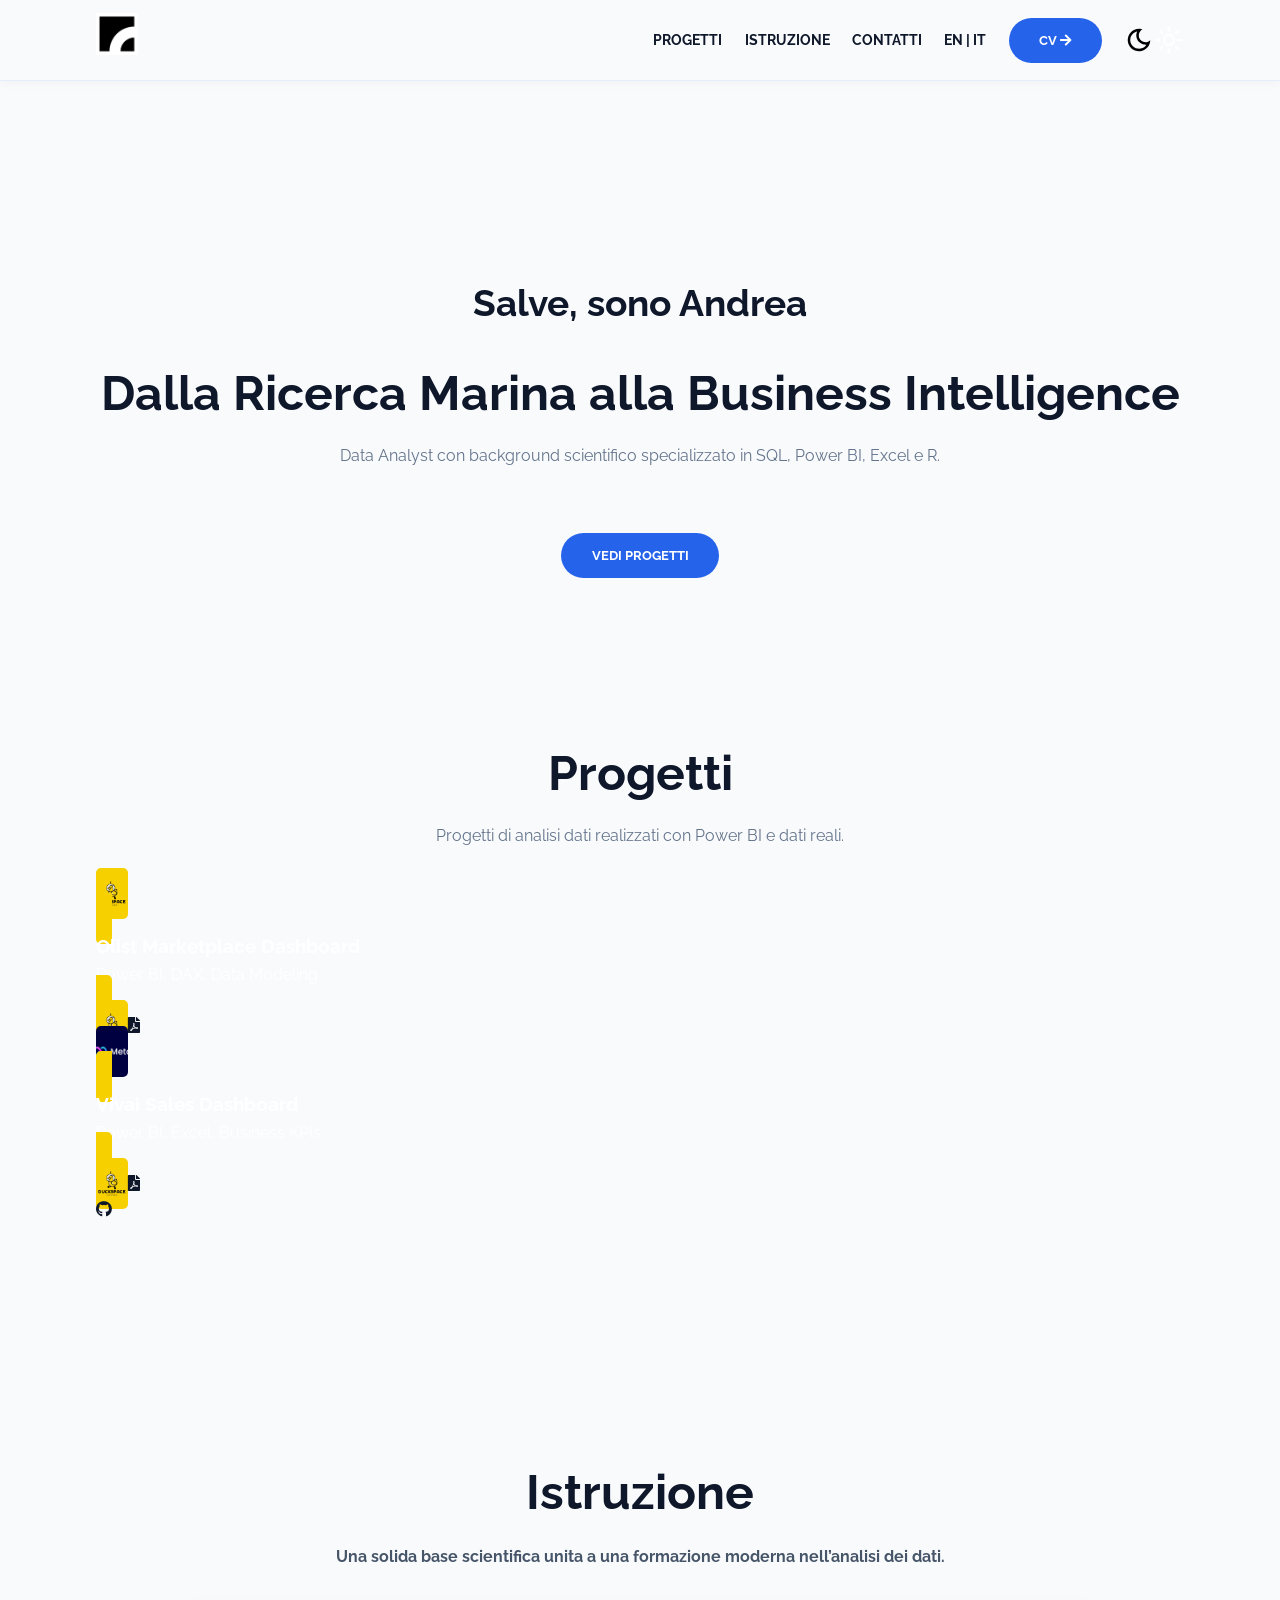
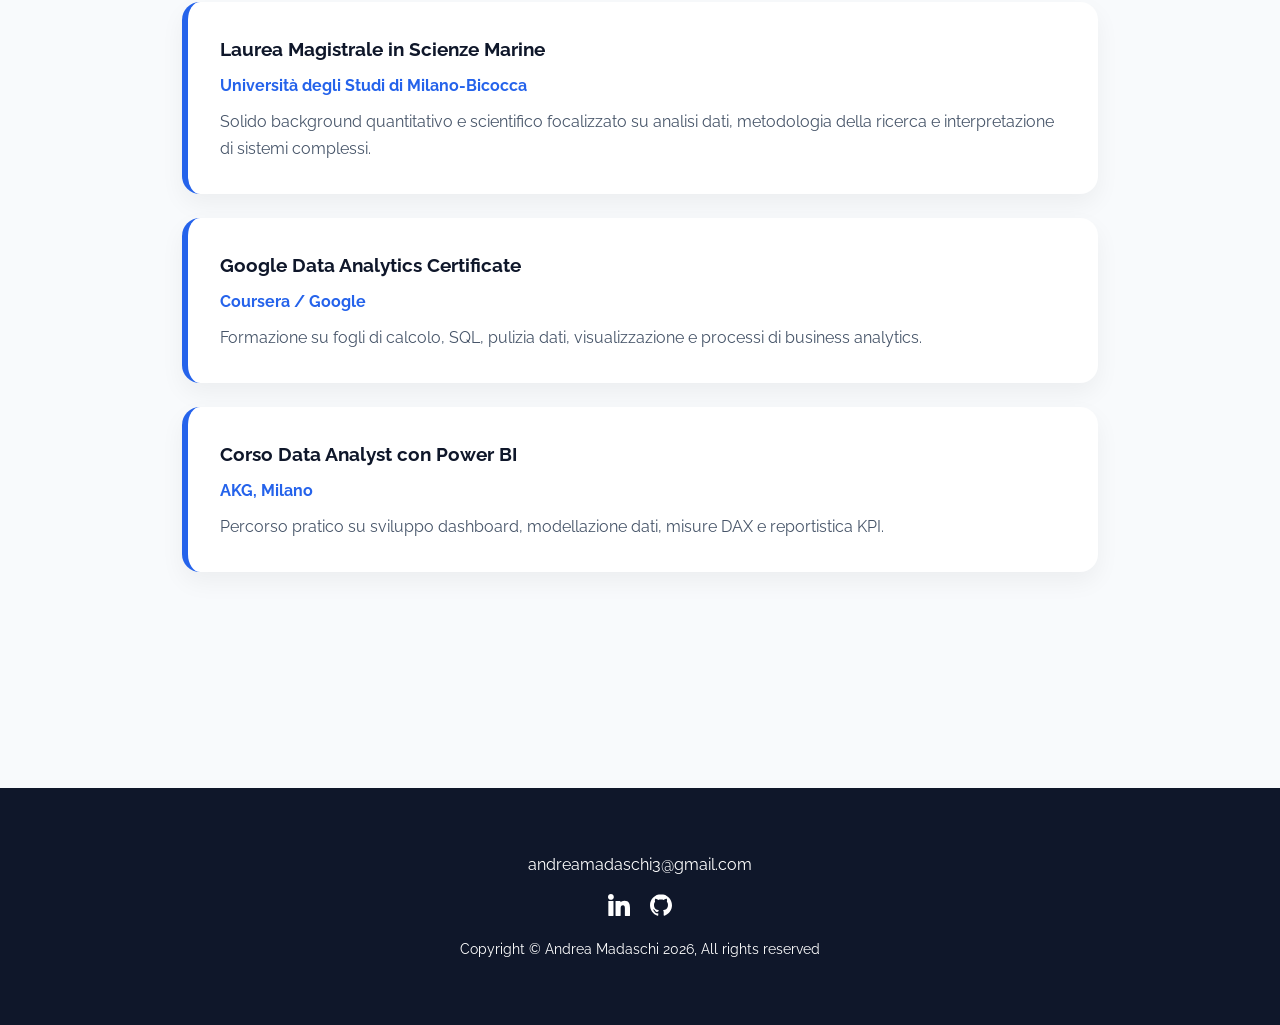
==== index-it.html @ b7f105b8 "Update index-it.html" ====
<!DOCTYPE html>
<html lang="it">
  <head>
    <meta charset="UTF-8" />
    <meta http-equiv="X-UA-Compatible" content="IE=edge" />
    <meta name="viewport" content="width=device-width, initial-scale=1.0" />
    <!-- Primary Meta Tags -->
    <title>Andrea Madaschi | Data Analyst</title>
    <meta name="title" content="Portfolio Template - Open source" />
    <meta
      name="description"
      content="Build or customize your portfolio website using this super easy template. Free to use if you are a member of the community or a contributor to this project"
    />

    <!-- Open Graph / Facebook -->
    <meta property="og:type" content="website" />
    <meta
      property="og:url"
      content="https://github.com/CommunityPro/portfolio-html"
    />
    <meta property="og:title" content="Portfolio Template - Open source" />
    <meta
      property="og:description"
      content="Build or customize your portfolio website using this super easy template. Free to use if you are a member of the community or a contributor to this project"
    />
    <meta
      property="og:image"
      content="https://user-images.githubusercontent.com/62628408/150613011-b78a7f5a-0af1-4312-aab0-0022e7258693.png"
    />

    <!-- Twitter -->
    <meta property="twitter:card" content="summary_large_image" />
    <meta
      property="twitter:url"
      content="https://github.com/CommunityPro/portfolio-html"
    />
    <meta property="twitter:title" content="Portfolio Template - Open source" />
    <meta
      property="twitter:description"
      content="Build or customize your portfolio website using this super easy template. Free to use if you are a member of the community or a contributor to this project"
    />
    <meta
      property="twitter:image"
      content="https://user-images.githubusercontent.com/62628408/150613011-b78a7f5a-0af1-4312-aab0-0022e7258693.png"
    />

    <!-- Link -->
    <link
      rel="apple-touch-icon"
      sizes="180x180"
      href="assets/favicon/apple-touch-icon.png"
    />
    <link
      rel="icon"
      type="image/png"
      sizes="16x16"
      href="/assets/favicon/favicon-16x16.png"
    />
    <link
      rel="icon"
      type="image/png"
      sizes="32x32"
      href="assets/favicon/favicon-32x32.png"
    />
    <link
      rel="icon"
      type="image/png"
      sizes="192x192"
      href="assets/favicon/android-chrome-192x192.png"
    />
    <link
      rel="icon"
      type="image/png"
      sizes="512x512"
      href="assets/favicon/android-chrome-512x512.png"
    />
    <link rel="icon" type="image/x-icon" href="assets/favicon/favicon.ico" />
    <link rel="manifest" href="assets/favicon/site.webmanifest" />
    <link
      rel="stylesheet"
      href="https://use.fontawesome.com/releases/v5.15.4/css/all.css"
      integrity="sha384-DyZ88mC6Up2uqS4h/KRgHuoeGwBcD4Ng9SiP4dIRy0EXTlnuz47vAwmeGwVChigm"
      crossorigin="anonymous"
    />
    <link rel="stylesheet" href="css/style.css" />
    <link rel="stylesheet" href="css/utilities.css" />
  </head>
  <body>
    <header id="hero">
      <!-- Navbar -->
      <nav class="navbar">
        <div class="container">
          <!-- Logo -->
          <h1 id="logo">
            <a href="index.html">
              <img src="./assets/logo.png" alt="Your Logo"
            /></a>
          </h1>
          <!-- Navbar links -->
         <ul class="nav-menu">
<li><a class="nav-link" href="#projects">PROGETTI</a></li>
<li><a class="nav-link" href="#education">ISTRUZIONE</a></li>
<li><a class="nav-link" href="#footer">CONTATTI</a></li>
  <li><a class="nav-link" href="index.html">EN | IT</a></li>

  <li>
    <a
      class="nav-link btn btn-primary"
      href="assets/Andrea_Madaschi_CV.pdf"
      target="_blank"
    >
      CV <i class="fas fa-arrow-right"></i>
    </a>
  </li>

  <div class="theme-switch">
    <input type="checkbox" id="switch" />
    <label class="toggle-icons" for="switch">
      <img class="moon" src="assets/moon.svg" />
      <img class="sun" src="assets/sun.svg" />
    </label>
  </div>
</ul>

            <!-- Hamburger menu -->
          <div class="hamburger">
            <span class="bar"></span>
            <span class="bar"></span>
            <span class="bar"></span>
          </div>
        </div>
      </nav>

      <section class="header-container">
        <img
          class="profile-image"
          src="assets/profile-image.svg"
          alt=""
        />
        <h1>Salve, sono Andrea</h1>

        <div class="content-text">
          <h2>Dalla Ricerca Marina alla Business Intelligence</h2>

          
          <p>
            Data Analyst con background scientifico specializzato in SQL, Power BI, Excel e R.
          </p>
        </div>
        <a
          href="#projects"
          class="btn btn-secondary"
          target="_blank"
          >Vedi Progetti</a
        >
      </section>
    </header>

    <!-- Projects -->
    <section id="projects" class="project-container container">
      <div class="division"></div>
      <div class="content-text">
        <h2>Progetti</h2>
         <p>Progetti di analisi dati realizzati con Power BI e dati reali.</p>
      </div>

     <article class="project">

<article class="project">

<!-- OLIST -->
<a href="olist-it.html" class="card">
  <div class="project-info">
    <div class="project-bio">
      <h3>Olist Marketplace Dashboard</h3>
      <p>Power BI, DAX, Data Modeling</p>
    </div>

    <div class="project-link">
      <a href="assets/Olist_Project.pdf" target="_blank">
        <i class="fas fa-file-pdf"></i>
      </a>
    </div>
  </div>
</a>

<!-- VIVAI -->
<a href="vivai-it.html" class="card">
  <div class="project-info">
    <div class="project-bio">
      <h3>Vivai Sales Dashboard</h3>
      <p>Power BI, Excel, Business KPIs</p>
    </div>

    <div class="project-link">
      <a href="assets/Vivai_Project.pdf" target="_blank">
        <i class="fas fa-file-pdf"></i>
      </a>
    </div>
  </div>
</a>

</article>

      <a href="https://github.com/Scorchwave" target="_blank">
        <i class="fab fa-github"></i>
      </a>
    </div>
  </div>
</div>

</article>

      <section id="education" class="container">
  <div class="division"></div>

  <div class="content-text">
    <h2>Istruzione</h2>
    <p>Una solida base scientifica unita a una formazione moderna nell’analisi dei dati.</p>
  </div>

  <div class="card">
    <div class="project-info">
      <div class="project-bio">
        <h3>Laurea Magistrale in Scienze Marine</h3>
        <p>Università degli Studi di Milano-Bicocca</p>
        <p>
          Solido background quantitativo e scientifico focalizzato su analisi dati,
          metodologia della ricerca e interpretazione di sistemi complessi.
        </p>
      </div>
    </div>
  </div>

  <div class="card">
    <div class="project-info">
      <div class="project-bio">
        <h3>Google Data Analytics Certificate</h3>
        <p>Coursera / Google</p>
        <p>
          Formazione su fogli di calcolo, SQL, pulizia dati, visualizzazione e
          processi di business analytics.
        </p>
      </div>
    </div>
  </div>

  <div class="card">
    <div class="project-info">
      <div class="project-bio">
        <h3>Corso Data Analyst con Power BI</h3>
        <p>AKG, Milano</p>
        <p>
          Percorso pratico su sviluppo dashboard, modellazione dati,
          misure DAX e reportistica KPI.
        </p>
      </div>
    </div>
  </div>
</section>

    </section>

    <footer id="footer">
      <div class="container">
        <a href="mailto:andreamadaschi3@gmail.com">andreamadaschi3@gmail.com</a>
        <!-- Social links -->
        <div class="social">
        <a href="https://www.linkedin.com/in/andrea-madaschi-1b0201245/" target="_blank">
        <img src="./assets/linkedin-icon.svg" alt="LinkedIn" />
      </a>

  <a href="https://github.com/Scorchwave" target="_blank">
    <img src="./assets/github-icon.svg" alt="GitHub" />
  </a>
</div>
        
        <p>Copyright &copy; Andrea Madaschi <span id="datee"></span>, All rights reserved</p>
      </div>
    </footer>
    <script src="js/script.js"></script>
  </body>
</html>
---- css/style.css ----
/* ==================================================
   CLEAN PORTFOLIO CSS - Andrea Madaschi
================================================== */

@import url('https://fonts.googleapis.com/css?family=Raleway:400,500,600,700,800&display=swap');

/* VARIABLES */
:root{
--primary-color:#2563eb;
--secondary-color:#3b82f6;
--bg-primary:#ffffff;
--text-color:#0f172a;
--text-color-two:#ffffff;
--bg-secondary:#0f172a;
--card-background:#f8fafc;
--bg-secondary-two:#e2e8f0;
}

[data-theme="dark"]{
--primary-color:#3b82f6;
--secondary-color:#60a5fa;
--bg-primary:#0f172a;
--text-color:#ffffff;
--text-color-two:#0f172a;
--bg-secondary:#ffffff;
--card-background:#1e293b;
--bg-secondary-two:#334155;
}
/* RESET */
* {
  margin: 0;
  padding: 0;
  box-sizing: border-box;
}

html {
  scroll-behavior: smooth;
}

body {
  background: var(--bg-primary);
  color: var(--text-color);
  font-family: "Raleway", sans-serif;
  line-height: 1.6;
}

a {
  text-decoration: none;
  color: inherit;
}

ul {
  list-style: none;
}

/* CONTAINER */
.container {
  width: 90%;
  max-width: 1150px;
  margin: auto;
}

.division {
  width: 100%;
  height: 2px;
  background: var(--border-light);
  margin: 5rem 0 3rem;
}

/* ==================================================
   NAVBAR
================================================== */

.navbar {
  position: fixed;
  top: 0;
  width: 100%;
  background: var(--bg-primary);
  z-index: 1000;
  box-shadow: 0 2px 10px rgba(0,0,0,0.04);
}

.navbar .container {
  height: 80px;
  display: flex;
  justify-content: space-between;
  align-items: center;
}

#logo img {
  width: 42px;
}

.nav-menu {
  display: flex;
  align-items: center;
  gap: 1.4rem;
}

.nav-link {
  font-size: 0.85rem;
  font-weight: 700;
}

.btn {
  background: var(--primary-color);
  padding: 0.7rem 1.2rem;
  border-radius: 8px;
  font-weight: 700;
  transition: var(--transition);
}

.btn:hover {
  transform: translateY(-2px);
}

/* ==================================================
   HERO
================================================== */

#hero {
  padding-top: 130px;
}

.header-container {
  text-align: center;
  padding: 3rem 0 5rem;
}

.profile-image {
  width: 320px;
  max-width: 100%;
  border-radius: 50%;
  animation: bounce 1s infinite alternate;
}

.header-container h1 {
  font-size: 2.3rem;
  margin-bottom: 1rem;
}

.header-container h2 {
  font-size: 1.4rem;
  margin-bottom: 1rem;
}

.header-container p {
  max-width: 650px;
  margin: auto;
  color: var(--text-light);
}

.header-container .btn {
  display: inline-block;
  margin-top: 2rem;
}

/* ==================================================
   PROJECTS
================================================== */

#projects {
  margin-bottom: 5rem;
}

.content-text {
  text-align: center;
}

.content-text h2 {
  font-size: 2rem;
  margin-bottom: 0.8rem;
}

.content-text p {
  color: var(--text-light);
}

.project-grid {
  display: grid;
  grid-template-columns: repeat(2, 1fr);
  gap: 2rem;
  margin-top: 3rem;
}

.project-card {
  background: var(--card-bg);
  padding: 2rem;
  border-radius: var(--radius);
  box-shadow: var(--shadow);
  text-align: center;
  transition: var(--transition);
}

.project-card:hover {
  transform: translateY(-8px);
}

.project-card img {
  width: 130px;
  margin-bottom: 1.5rem;
}

.project-card h3 {
  font-size: 1.2rem;
  margin-bottom: 0.7rem;
}

.project-card p {
  color: var(--text-light);
  font-weight: 700;
}

/* ==================================================
   EDUCATION
================================================== */

#education {
  margin-bottom: 5rem;
}

#education .card {
  background: var(--card-bg);
  padding: 2rem;
  border-radius: var(--radius);
  box-shadow: var(--shadow);
  margin-bottom: 2rem;
}

#education h3 {
  font-size: 1.15rem;
  margin-bottom: 0.5rem;
}

#education p {
  color: var(--text-light);
}

/* ==================================================
   FOOTER
================================================== */

#footer {
  background: #111111;
  padding: 3rem 0;
}

#footer .container {
  text-align: center;
}

#footer a {
  color: white;
}

.social {
  margin: 1rem 0;
}

.social a {
  margin: 0 0.5rem;
}

.social img {
  width: 22px;
}

#footer p {
  color: white;
  font-size: 0.85rem;
  margin-top: 1rem;
}

/* ==================================================
   MOBILE MENU
================================================== */

.hamburger {
  display: none;
  cursor: pointer;
}

.bar {
  width: 24px;
  height: 3px;
  background: var(--text-color);
  margin: 4px 0;
}

/* ==================================================
   RESPONSIVE
================================================== */

@media (max-width: 900px) {
  .project-grid {
    grid-template-columns: 1fr;
  }
}

@media (max-width: 768px) {

  .nav-menu {
    position: fixed;
    top: 80px;
    right: -100%;
    flex-direction: column;
    background: var(--bg-primary);
    width: 80%;
    padding: 2rem;
    transition: var(--transition);
    box-shadow: var(--shadow);
  }

  .nav-menu.active {
    right: 0;
  }

  .hamburger {
    display: block;
  }

  .header-container h1 {
    font-size: 1.8rem;
  }

  .header-container h2 {
    font-size: 1.2rem;
  }
}
/* =====================================
STEP 1 REBRAND BLUE + EDUCATION PREMIUM
===================================== */

/* COLORS */
:root {
  --primary-color: #2563eb;
  --secondary-color: #1d4ed8;
  --bg-primary: #f8fafc;
  --text-color: #0f172a;
  --card-background: #ffffff;
}

/* BODY */
body {
  background: #f8fafc;
  color: #0f172a;
}

/* NAVBAR */
.navbar {
  background: rgba(248,250,252,0.92);
  backdrop-filter: blur(10px);
  border-bottom: 1px solid rgba(37,99,235,0.08);
}

/* BUTTONS */
.btn-primary {
  background: #2563eb !important;
  color: white !important;
  border-radius: 999px;
  padding: 0.9rem 1.5rem;
}

.btn-primary:hover {
  background: #1d4ed8 !important;
}

.btn-secondary {
  background: #2563eb !important;
  color: white !important;
  border-radius: 999px;
}

.btn-secondary:hover {
  background: #1d4ed8 !important;
}

/* LINKS */
a:hover {
  color: #2563eb;
}

/* HERO */
.header-container h1,
.header-container h2 {
  color: #0f172a;
}

.header-container p {
  color: #475569;
}

/* PROJECT CARDS */
#projects .project-card {
  background: white;
  border: 1px solid #e2e8f0;
  box-shadow: 0 12px 30px rgba(37,99,235,0.08);
}

#projects .project-card:hover {
  transform: translateY(-8px);
  box-shadow: 0 18px 35px rgba(37,99,235,0.16);
}

#projects .project-card p {
  color: #2563eb;
}

/* EDUCATION SECTION */
#education {
  margin-top: 6rem;
}

#education .card {
  background: white;
  border-radius: 18px;
  padding: 2rem;
  margin-bottom: 1.5rem;
  border-left: 6px solid #2563eb;
  box-shadow: 0 10px 25px rgba(0,0,0,0.05);
  transition: 0.3s ease;
}

#education .card:hover {
  transform: translateY(-5px);
}

#education h3 {
  font-size: 1.2rem;
  color: #0f172a;
  margin-bottom: 0.5rem;
}

#education p:first-of-type {
  color: #2563eb;
  font-weight: 700;
  margin-bottom: 0.6rem;
}

#education p:last-of-type {
  color: #475569;
  line-height: 1.7;
}

/* SECTION TITLES */
.content-text h2 {
  color: #0f172a;
}

.content-text p {
  color: #64748b;
}

/* FOOTER */
#footer {
  background: #0f172a;
}

#footer a,
#footer p {
  color: white;
}

/* DARK MODE IMPROVED */
[data-theme="dark"] body {
  background: #020617;
}

[data-theme="dark"] .navbar {
  background: rgba(2,6,23,0.92);
}

[data-theme="dark"] #projects .project-card,
[data-theme="dark"] #education .card {
  background: #0f172a;
  border-color: #1e293b;
}

[data-theme="dark"] h1,
[data-theme="dark"] h2,
[data-theme="dark"] h3,
[data-theme="dark"] p {
  color: white;
}
#education .card{
background:white !important;
color:#0f172a !important;
}

[data-theme="dark"] #education .card{
background:#ffffff !important;
color:#0f172a !important;
}
---- css/utilities.css ----
/* ?This is where reusable styling of this template will be. 
   !Will contain things like:
   * Button styling
   * Background color styling
   * padding and margin
*/

.container {
  max-width: var(--width-medium);
  margin: 0 auto;
  padding: 1rem 2rem;
}

h1::selection,
h2::selection {
  color: #111;
  background: var(--primary-color);
}

/* Buttons */
.btn {
  display: inline-block;
  padding: 0.75rem 1.9rem;
  border-radius: 30px;
  text-transform: uppercase;
  font-size: 0.82rem;
  transition: 0.3s;
}

.btn-primary {
  background: var(--primary-color);
  color: #000000;
}

.btn-secondary {
  margin: 5px 0;
  background-color: var(--bg-secondary);
  color: var(--bg-primary);
}

/* add hover to resume button */
.btn-primary:hover {
  background: var(--secondary-color);
}

/* Dark mode toggle */
#switch {
  display: none;
}

.toggle-icons {
  display: flex;
  justify-content: space-between;
  align-items: center;
  cursor: pointer;
}

.toggle-icons > img {
  transition: 0.6s cubic-bezier(0.23, 1, 0.32, 1);
  width: 30px;
}

.moon {
  transform: rotate(10deg);
}

#switch:checked + .toggle-icons .moon {
  transform: rotate(250deg);
}

#switch:checked + .toggle-icons .sun {
  transform: rotate(100deg);
}

/* Header Container */
.header-container {
  display: flex;
  flex-direction: column;
  align-items: center;
  justify-content: center;
  margin-top: 8rem;
  padding: 1rem;
}

.header-container > div {
  margin-top: 1rem;
}

.content-text {
  text-align: center;
  margin: 1.5rem 0;
}

.content-text h2 {
  font-size: 3rem;
  line-height: 1.2;
  transition: 0.2s ease-in-out;
}

.content-text p {
  padding: 0.5rem;
  margin: 0 auto;
  max-width: 700px;
}

/* Project cards */
.card {
  padding: 1rem;
  background: var(--card-background);
  color: #ffffff;
  border-radius: 5px;
  transition: 0.4s ease-in-out;
  cursor: pointer;
}

.card a {
  color: #ffffff;
  transition: 0.25s ease-in-out;
  font-size: 1.1rem;
  margin-right: 0.3rem;
}

.card a:hover {
  color: var(--primary-color);
}

.card:hover {
  box-shadow: inset 0 100px 1000px 10px rgba(0, 0, 0, 0.8);
}

.card:hover .project-info {
  opacity: 1;
}

/* Project Images */

/* project 1 */
.card:nth-child(1) {
  background: url(../assets/project/project-one.png) center center/cover;
}

/* Project 2 */
.card:nth-child(2) {
  background: url(../assets/project/project-two.png) center center/cover;
}

/* Project 3 */
.card:nth-child(3) {
  background: url(../assets/project/project-three.png) center center/cover;
}

/* Project 4 */
.card:nth-child(4) {
  background: url(../assets/project/project-four.png) center center/cover;
}

/* Project 5 */
.card:nth-child(5) {
  background: url(../assets/project/project-five.png) center center/cover;
}

/* Project 6 */
.card:nth-child(6) {
  background: url(../assets/project/project-six.png) center center/cover;
}

/* Media Queries */
@media (max-width: 768px) {
  .header-container {
    margin-top: 7rem;
    text-align: center;
  }

  .content-text h2 {
    font-size: 2.5rem;
  }
}
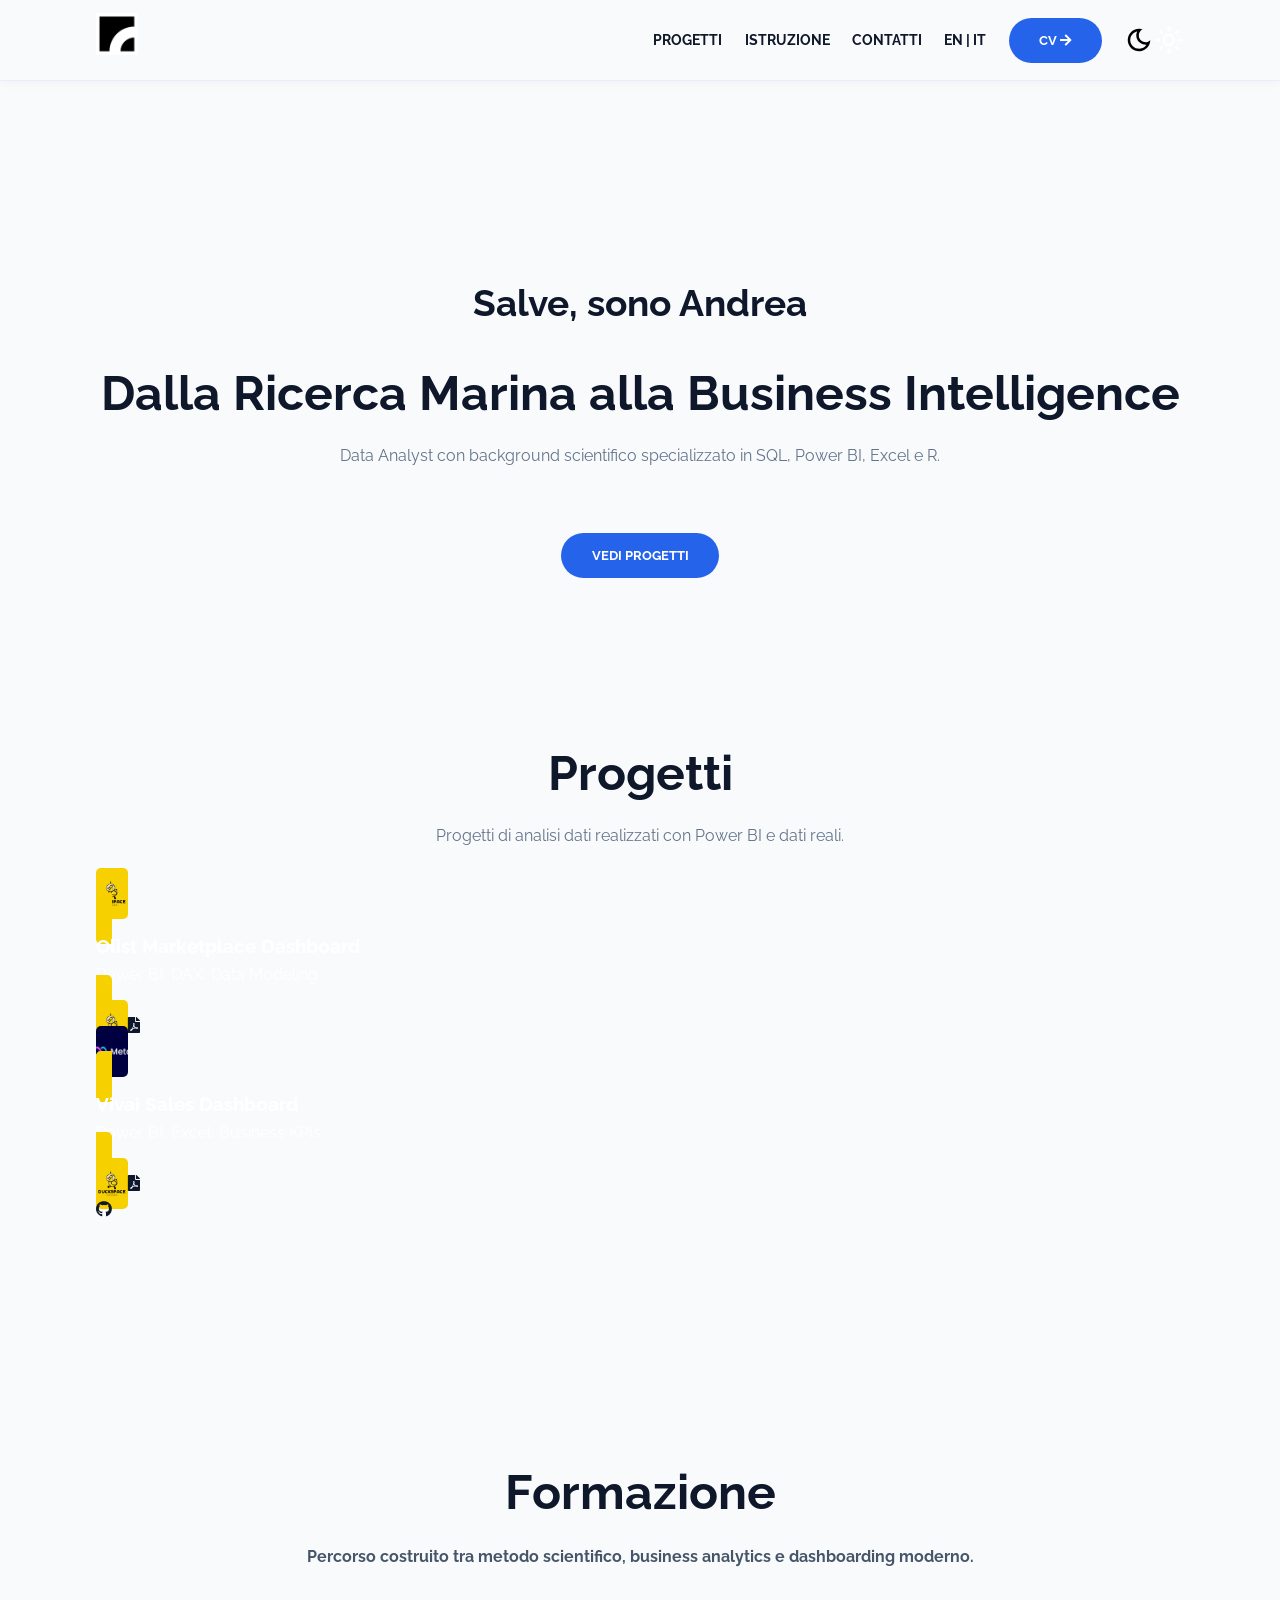
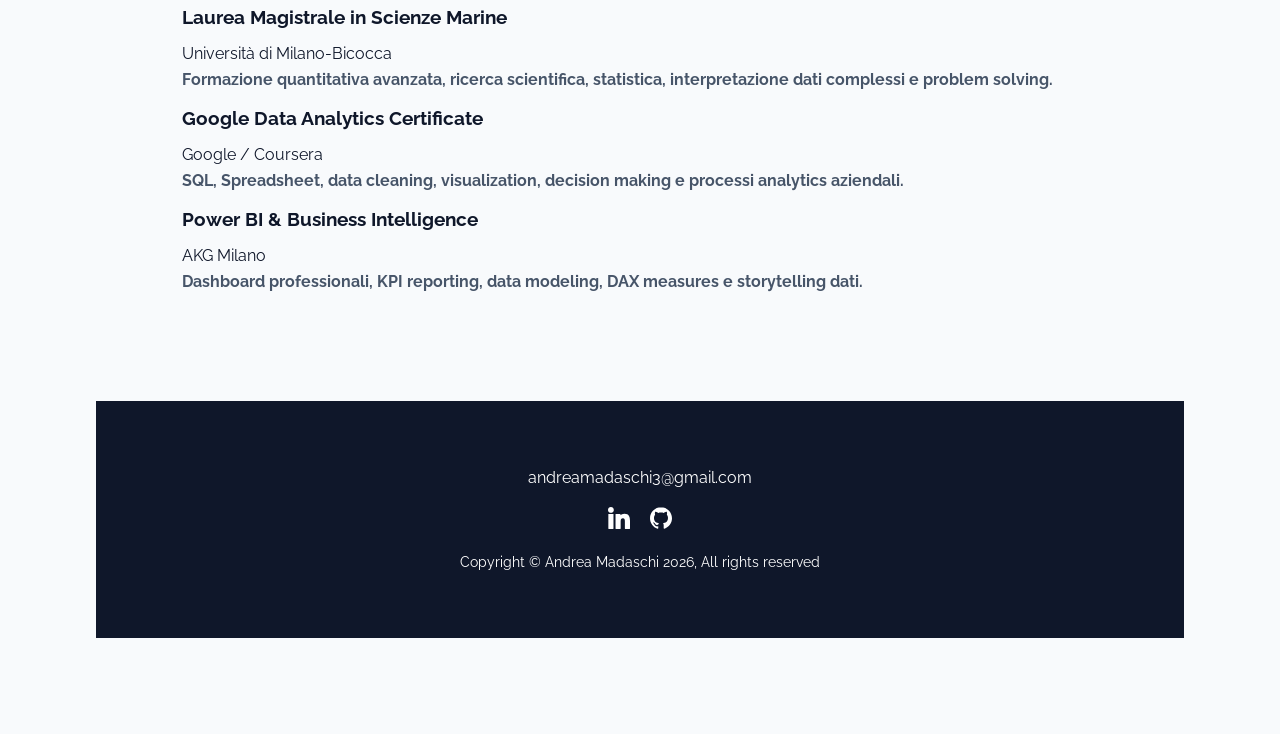
==== commit f3188f6b: "Update index-it.html" ====
--- a/index-it.html
+++ b/index-it.html
@@ -210,57 +210,56 @@
 </div>
 
 </article>
-
-      <section id="education" class="container">
-  <div class="division"></div>
-
-  <div class="content-text">
-    <h2>Istruzione</h2>
-    <p>Una solida base scientifica unita a una formazione moderna nell’analisi dei dati.</p>
-  </div>
-
-  <div class="card">
-    <div class="project-info">
-      <div class="project-bio">
-        <h3>Laurea Magistrale in Scienze Marine</h3>
-        <p>Università degli Studi di Milano-Bicocca</p>
-        <p>
-          Solido background quantitativo e scientifico focalizzato su analisi dati,
-          metodologia della ricerca e interpretazione di sistemi complessi.
-        </p>
-      </div>
-    </div>
-  </div>
-
-  <div class="card">
-    <div class="project-info">
-      <div class="project-bio">
-        <h3>Google Data Analytics Certificate</h3>
-        <p>Coursera / Google</p>
-        <p>
-          Formazione su fogli di calcolo, SQL, pulizia dati, visualizzazione e
-          processi di business analytics.
-        </p>
-      </div>
-    </div>
-  </div>
-
-  <div class="card">
-    <div class="project-info">
-      <div class="project-bio">
-        <h3>Corso Data Analyst con Power BI</h3>
-        <p>AKG, Milano</p>
-        <p>
-          Percorso pratico su sviluppo dashboard, modellazione dati,
-          misure DAX e reportistica KPI.
-        </p>
-      </div>
-    </div>
-  </div>
+<section id="education" class="container">
+
+<div class="division"></div>
+
+<div class="content-text">
+<h2>Formazione</h2>
+<p>Percorso costruito tra metodo scientifico, business analytics e dashboarding moderno.</p>
+</div>
+
+<div class="timeline">
+
+<div class="timeline-item">
+<div class="timeline-dot"></div>
+<div class="timeline-card">
+<h3>Laurea Magistrale in Scienze Marine</h3>
+<span>Università di Milano-Bicocca</span>
+<p>
+Formazione quantitativa avanzata, ricerca scientifica, statistica,
+interpretazione dati complessi e problem solving.
+</p>
+</div>
+</div>
+
+<div class="timeline-item">
+<div class="timeline-dot"></div>
+<div class="timeline-card">
+<h3>Google Data Analytics Certificate</h3>
+<span>Google / Coursera</span>
+<p>
+SQL, Spreadsheet, data cleaning, visualization,
+decision making e processi analytics aziendali.
+</p>
+</div>
+</div>
+
+<div class="timeline-item">
+<div class="timeline-dot"></div>
+<div class="timeline-card">
+<h3>Power BI & Business Intelligence</h3>
+<span>AKG Milano</span>
+<p>
+Dashboard professionali, KPI reporting,
+data modeling, DAX measures e storytelling dati.
+</p>
+</div>
+</div>
+
+</div>
+
 </section>
-
-    </section>
-
     <footer id="footer">
       <div class="container">
         <a href="mailto:andreamadaschi3@gmail.com">andreamadaschi3@gmail.com</a>
--- a/css/style.css
+++ b/css/style.css
@@ -491,3 +491,27 @@
 background:#ffffff !important;
 color:#0f172a !important;
 }
+/* ===================================
+FINAL DARK MODE FIX
+=================================== */
+
+[data-theme="dark"] .navbar{
+background:#020617 !important;
+border-bottom:1px solid rgba(255,255,255,0.08);
+}
+
+[data-theme="dark"] .nav-link{
+color:#ffffff !important;
+}
+
+[data-theme="dark"] .nav-link:hover{
+color:#60a5fa !important;
+}
+
+[data-theme="dark"] .hamburger .bar{
+background:#ffffff !important;
+}
+
+[data-theme="dark"] .theme-switch img{
+filter: brightness(0) invert(1);
+}
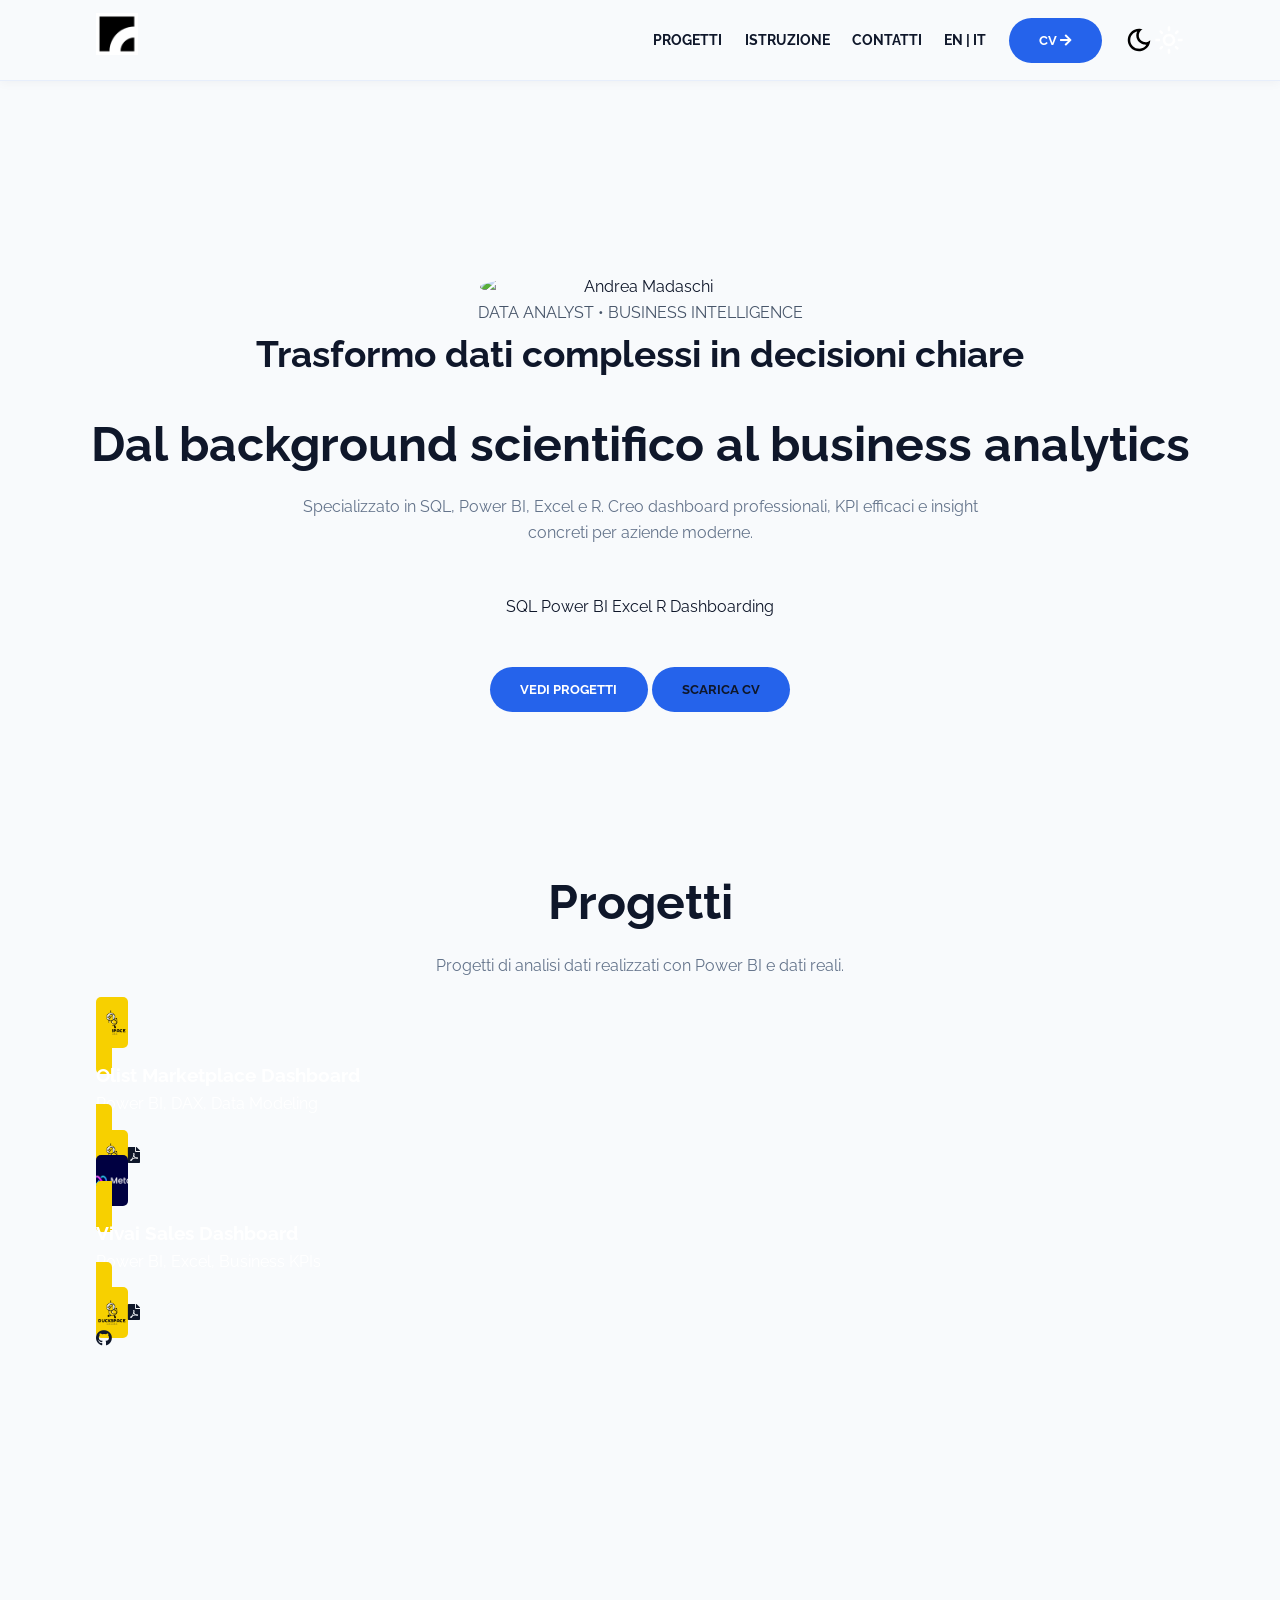
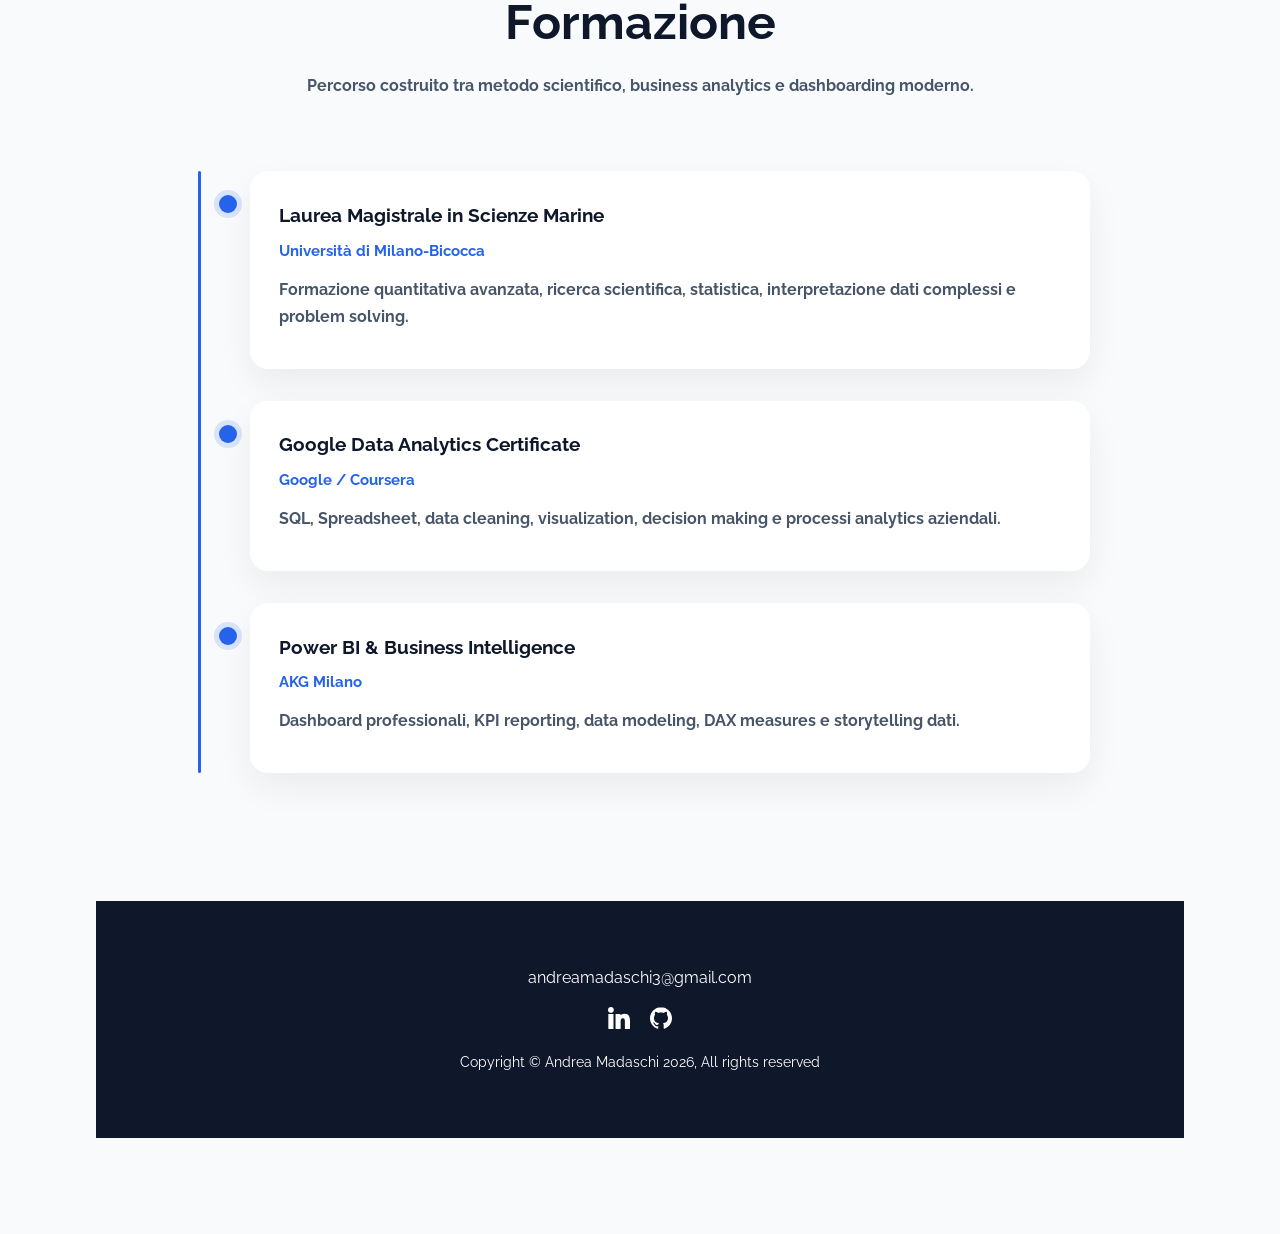
==== commit ded9aaab: "Update index-it.html" ====
--- a/index-it.html
+++ b/index-it.html
@@ -131,29 +131,48 @@
         </div>
       </nav>
 
-      <section class="header-container">
-        <img
-          class="profile-image"
-          src="assets/profile-image.svg"
-          alt=""
-        />
-        <h1>Salve, sono Andrea</h1>
-
-        <div class="content-text">
-          <h2>Dalla Ricerca Marina alla Business Intelligence</h2>
-
-          
-          <p>
-            Data Analyst con background scientifico specializzato in SQL, Power BI, Excel e R.
-          </p>
-        </div>
-        <a
-          href="#projects"
-          class="btn btn-secondary"
-          target="_blank"
-          >Vedi Progetti</a
-        >
-      </section>
+<section class="header-container">
+
+<img
+class="profile-image"
+src="assets/profile-image.svg"
+alt="Andrea Madaschi"
+/>
+
+<p class="hero-label">DATA ANALYST • BUSINESS INTELLIGENCE</p>
+
+<h1>Trasformo dati complessi in decisioni chiare</h1>
+
+<div class="content-text">
+<h2>Dal background scientifico al business analytics</h2>
+
+<p>
+Specializzato in SQL, Power BI, Excel e R.
+Creo dashboard professionali, KPI efficaci e insight concreti per aziende moderne.
+</p>
+</div>
+
+<div class="hero-badges">
+<span>SQL</span>
+<span>Power BI</span>
+<span>Excel</span>
+<span>R</span>
+<span>Dashboarding</span>
+</div>
+
+<div class="hero-buttons">
+
+<a href="#projects" class="btn btn-primary">
+Vedi Progetti
+</a>
+
+<a href="assets/Andrea_Madaschi_CV.pdf" target="_blank" class="btn btn-outline">
+Scarica CV
+</a>
+
+</div>
+
+</section>
     </header>
 
     <!-- Projects -->
--- a/css/style.css
+++ b/css/style.css
@@ -515,3 +515,110 @@
 [data-theme="dark"] .theme-switch img{
 filter: brightness(0) invert(1);
 }
+/* ===================================
+EDUCATION PREMIUM TIMELINE
+=================================== */
+
+.timeline{
+max-width:900px;
+margin:4rem auto 0;
+position:relative;
+padding-left:30px;
+}
+
+.timeline::before{
+content:"";
+position:absolute;
+left:8px;
+top:0;
+width:3px;
+height:100%;
+background:#2563eb;
+border-radius:10px;
+}
+
+.timeline-item{
+position:relative;
+margin-bottom:2rem;
+}
+
+.timeline-dot{
+position:absolute;
+left:-1px;
+top:24px;
+width:18px;
+height:18px;
+background:#2563eb;
+border-radius:50%;
+box-shadow:0 0 0 5px rgba(37,99,235,0.15);
+}
+
+.timeline-card{
+background:white;
+padding:1.8rem;
+border-radius:18px;
+box-shadow:0 15px 35px rgba(0,0,0,0.06);
+margin-left:30px;
+transition:0.3s ease;
+}
+
+.timeline-card:hover{
+transform:translateY(-5px);
+box-shadow:0 20px 45px rgba(37,99,235,0.12);
+}
+
+.timeline-card h3{
+font-size:1.2rem;
+margin-bottom:0.4rem;
+color:#0f172a;
+}
+
+.timeline-card span{
+display:block;
+font-weight:700;
+color:#2563eb;
+margin-bottom:0.8rem;
+font-size:0.95rem;
+}
+
+.timeline-card p{
+color:#475569;
+line-height:1.7;
+}
+
+/* DARK MODE */
+
+[data-theme="dark"] .timeline-card{
+background:#ffffff !important;
+}
+
+[data-theme="dark"] .timeline-card h3{
+color:#0f172a !important;
+}
+
+[data-theme="dark"] .timeline-card p{
+color:#475569 !important;
+}
+
+[data-theme="dark"] .timeline-card span{
+color:#2563eb !important;
+}
+
+/* MOBILE */
+
+@media(max-width:768px){
+
+.timeline{
+padding-left:20px;
+}
+
+.timeline-card{
+margin-left:22px;
+padding:1.3rem;
+}
+
+.timeline-card h3{
+font-size:1rem;
+}
+
+}
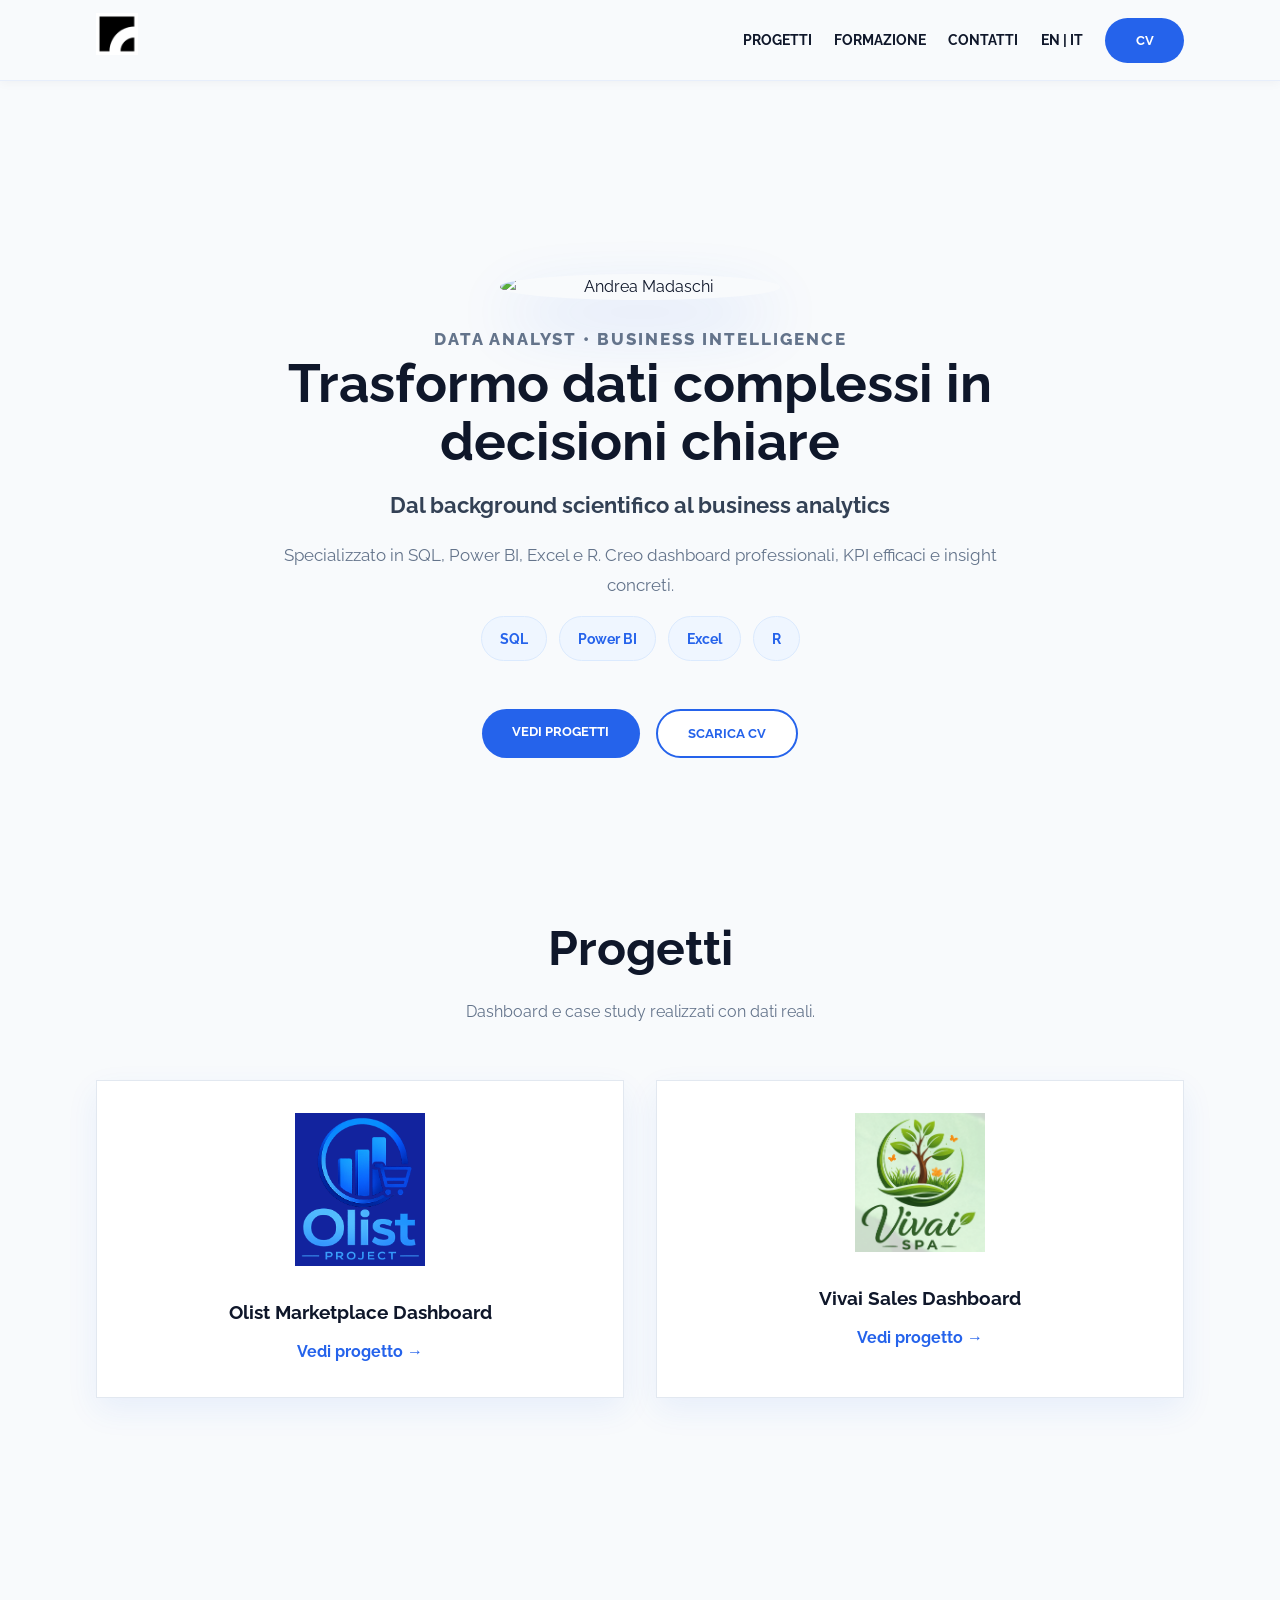
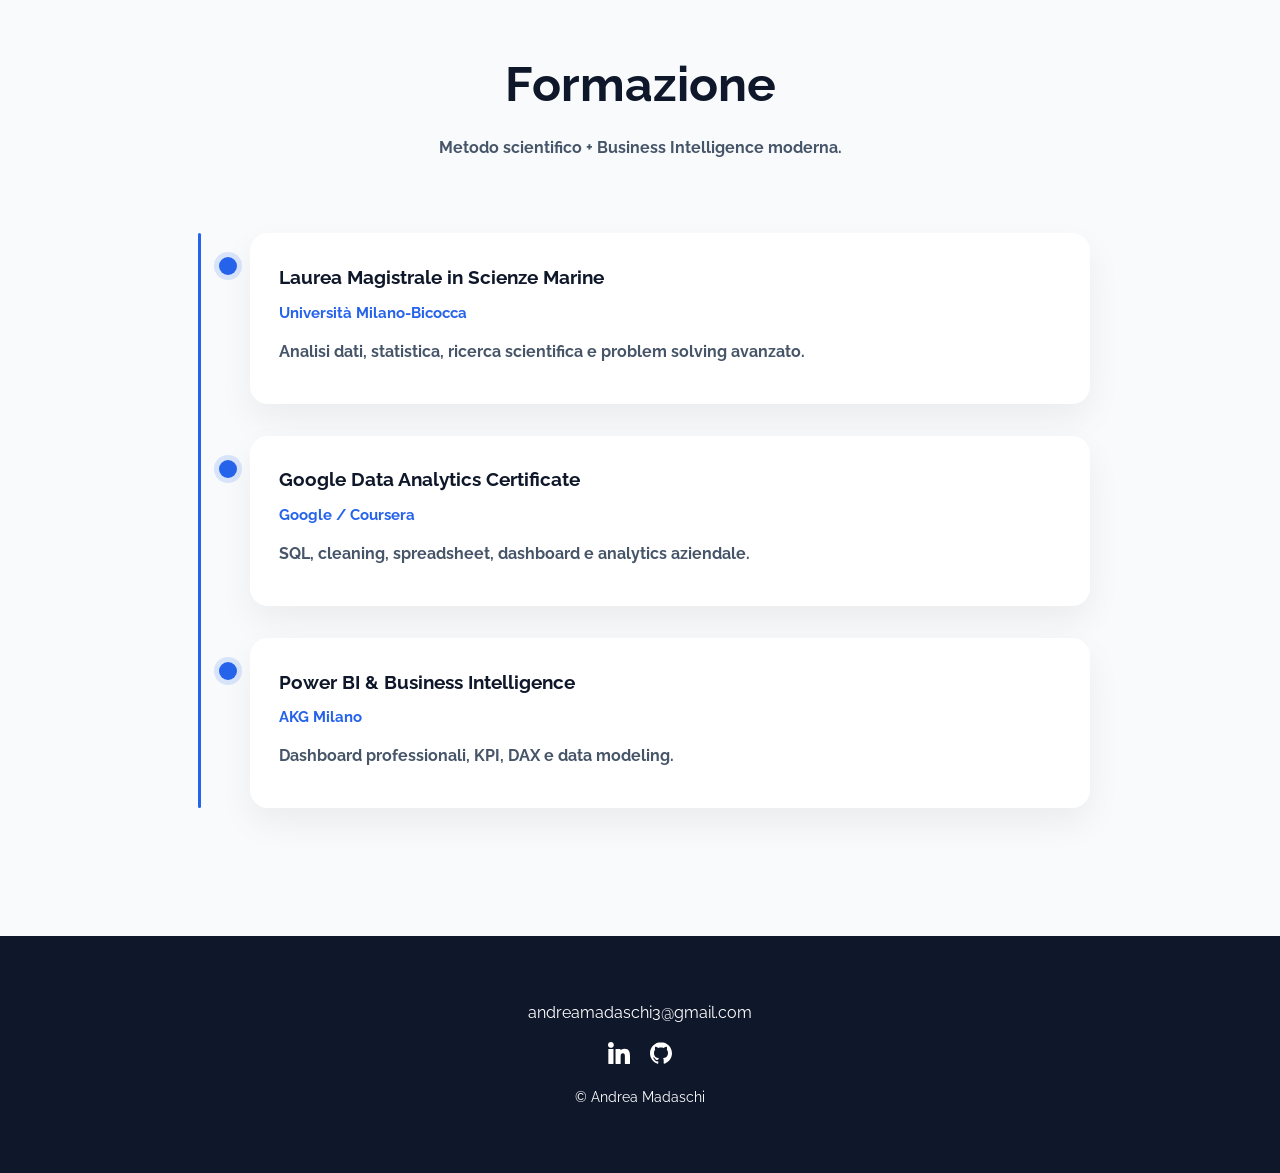
==== commit 8998c143: "Refactor index-it.html for improved structure Refactor HTML structure and update content for clarity" ====
--- a/index-it.html
+++ b/index-it.html
@@ -1,135 +1,50 @@
 <!DOCTYPE html>
 <html lang="it">
-  <head>
-    <meta charset="UTF-8" />
-    <meta http-equiv="X-UA-Compatible" content="IE=edge" />
-    <meta name="viewport" content="width=device-width, initial-scale=1.0" />
-    <!-- Primary Meta Tags -->
-    <title>Andrea Madaschi | Data Analyst</title>
-    <meta name="title" content="Portfolio Template - Open source" />
-    <meta
-      name="description"
-      content="Build or customize your portfolio website using this super easy template. Free to use if you are a member of the community or a contributor to this project"
-    />
+<head>
+<meta charset="UTF-8">
+<meta name="viewport" content="width=device-width, initial-scale=1.0">
+<title>Andrea Madaschi | Data Analyst</title>
 
-    <!-- Open Graph / Facebook -->
-    <meta property="og:type" content="website" />
-    <meta
-      property="og:url"
-      content="https://github.com/CommunityPro/portfolio-html"
-    />
-    <meta property="og:title" content="Portfolio Template - Open source" />
-    <meta
-      property="og:description"
-      content="Build or customize your portfolio website using this super easy template. Free to use if you are a member of the community or a contributor to this project"
-    />
-    <meta
-      property="og:image"
-      content="https://user-images.githubusercontent.com/62628408/150613011-b78a7f5a-0af1-4312-aab0-0022e7258693.png"
-    />
+<link rel="stylesheet" href="css/style.css">
+<link rel="stylesheet" href="css/utilities.css">
+</head>
 
-    <!-- Twitter -->
-    <meta property="twitter:card" content="summary_large_image" />
-    <meta
-      property="twitter:url"
-      content="https://github.com/CommunityPro/portfolio-html"
-    />
-    <meta property="twitter:title" content="Portfolio Template - Open source" />
-    <meta
-      property="twitter:description"
-      content="Build or customize your portfolio website using this super easy template. Free to use if you are a member of the community or a contributor to this project"
-    />
-    <meta
-      property="twitter:image"
-      content="https://user-images.githubusercontent.com/62628408/150613011-b78a7f5a-0af1-4312-aab0-0022e7258693.png"
-    />
+<body>
 
-    <!-- Link -->
-    <link
-      rel="apple-touch-icon"
-      sizes="180x180"
-      href="assets/favicon/apple-touch-icon.png"
-    />
-    <link
-      rel="icon"
-      type="image/png"
-      sizes="16x16"
-      href="/assets/favicon/favicon-16x16.png"
-    />
-    <link
-      rel="icon"
-      type="image/png"
-      sizes="32x32"
-      href="assets/favicon/favicon-32x32.png"
-    />
-    <link
-      rel="icon"
-      type="image/png"
-      sizes="192x192"
-      href="assets/favicon/android-chrome-192x192.png"
-    />
-    <link
-      rel="icon"
-      type="image/png"
-      sizes="512x512"
-      href="assets/favicon/android-chrome-512x512.png"
-    />
-    <link rel="icon" type="image/x-icon" href="assets/favicon/favicon.ico" />
-    <link rel="manifest" href="assets/favicon/site.webmanifest" />
-    <link
-      rel="stylesheet"
-      href="https://use.fontawesome.com/releases/v5.15.4/css/all.css"
-      integrity="sha384-DyZ88mC6Up2uqS4h/KRgHuoeGwBcD4Ng9SiP4dIRy0EXTlnuz47vAwmeGwVChigm"
-      crossorigin="anonymous"
-    />
-    <link rel="stylesheet" href="css/style.css" />
-    <link rel="stylesheet" href="css/utilities.css" />
-  </head>
-  <body>
-    <header id="hero">
-      <!-- Navbar -->
-      <nav class="navbar">
-        <div class="container">
-          <!-- Logo -->
-          <h1 id="logo">
-            <a href="index.html">
-              <img src="./assets/logo.png" alt="Your Logo"
-            /></a>
-          </h1>
-          <!-- Navbar links -->
-         <ul class="nav-menu">
+<nav class="navbar">
+<div class="container">
+
+<h1 id="logo">
+<a href="index-it.html">
+<img src="assets/logo.png" alt="Logo">
+</a>
+</h1>
+
+<ul class="nav-menu">
 <li><a class="nav-link" href="#projects">PROGETTI</a></li>
-<li><a class="nav-link" href="#education">ISTRUZIONE</a></li>
+<li><a class="nav-link" href="#education">FORMAZIONE</a></li>
 <li><a class="nav-link" href="#footer">CONTATTI</a></li>
-  <li><a class="nav-link" href="index.html">EN | IT</a></li>
+<li><a class="nav-link" href="index.html">EN | IT</a></li>
 
-  <li>
-    <a
-      class="nav-link btn btn-primary"
-      href="assets/Andrea_Madaschi_CV.pdf"
-      target="_blank"
-    >
-      CV <i class="fas fa-arrow-right"></i>
-    </a>
-  </li>
-
-  <div class="theme-switch">
-    <input type="checkbox" id="switch" />
-    <label class="toggle-icons" for="switch">
-      <img class="moon" src="assets/moon.svg" />
-      <img class="sun" src="assets/sun.svg" />
-    </label>
-  </div>
+<li>
+<a class="nav-link btn btn-primary"
+href="assets/Andrea_Madaschi_CV.pdf"
+target="_blank">
+CV
+</a>
+</li>
 </ul>
 
-            <!-- Hamburger menu -->
-          <div class="hamburger">
-            <span class="bar"></span>
-            <span class="bar"></span>
-            <span class="bar"></span>
-          </div>
-        </div>
-      </nav>
+<div class="hamburger">
+<span class="bar"></span>
+<span class="bar"></span>
+<span class="bar"></span>
+</div>
+
+</div>
+</nav>
+
+<header id="hero">
 
 <section class="header-container">
 
@@ -143,99 +58,70 @@
 
 <h1>Trasformo dati complessi in decisioni chiare</h1>
 
-<div class="content-text">
 <h2>Dal background scientifico al business analytics</h2>
 
 <p>
-Specializzato in SQL, Power BI, Excel e R.
-Creo dashboard professionali, KPI efficaci e insight concreti per aziende moderne.
+Specializzato in SQL, Power BI, Excel e R.  
+Creo dashboard professionali, KPI efficaci e insight concreti.
 </p>
-</div>
 
 <div class="hero-badges">
 <span>SQL</span>
 <span>Power BI</span>
 <span>Excel</span>
 <span>R</span>
-<span>Dashboarding</span>
 </div>
 
 <div class="hero-buttons">
+<a href="#projects" class="btn btn-primary">Vedi Progetti</a>
 
-<a href="#projects" class="btn btn-primary">
-Vedi Progetti
+<a href="assets/Andrea_Madaschi_CV.pdf"
+target="_blank"
+class="btn btn-outline">
+Scarica CV
+</a>
+</div>
+
+</section>
+
+</header>
+
+<!-- PROJECTS -->
+<section id="projects" class="container">
+
+<div class="division"></div>
+
+<div class="content-text">
+<h2>Progetti</h2>
+<p>Dashboard e case study realizzati con dati reali.</p>
+</div>
+
+<div class="project-grid">
+
+<a href="olist-it.html" class="project-card">
+<img src="assets/olist-logo.png" alt="">
+<h3>Olist Marketplace Dashboard</h3>
+<p>Vedi progetto →</p>
 </a>
 
-<a href="assets/Andrea_Madaschi_CV.pdf" target="_blank" class="btn btn-outline">
-Scarica CV
+<a href="vivai-it.html" class="project-card">
+<img src="assets/vivai-logo.png" alt="">
+<h3>Vivai Sales Dashboard</h3>
+<p>Vedi progetto →</p>
 </a>
 
 </div>
 
 </section>
-    </header>
 
-    <!-- Projects -->
-    <section id="projects" class="project-container container">
-      <div class="division"></div>
-      <div class="content-text">
-        <h2>Progetti</h2>
-         <p>Progetti di analisi dati realizzati con Power BI e dati reali.</p>
-      </div>
-
-     <article class="project">
-
-<article class="project">
-
-<!-- OLIST -->
-<a href="olist-it.html" class="card">
-  <div class="project-info">
-    <div class="project-bio">
-      <h3>Olist Marketplace Dashboard</h3>
-      <p>Power BI, DAX, Data Modeling</p>
-    </div>
-
-    <div class="project-link">
-      <a href="assets/Olist_Project.pdf" target="_blank">
-        <i class="fas fa-file-pdf"></i>
-      </a>
-    </div>
-  </div>
-</a>
-
-<!-- VIVAI -->
-<a href="vivai-it.html" class="card">
-  <div class="project-info">
-    <div class="project-bio">
-      <h3>Vivai Sales Dashboard</h3>
-      <p>Power BI, Excel, Business KPIs</p>
-    </div>
-
-    <div class="project-link">
-      <a href="assets/Vivai_Project.pdf" target="_blank">
-        <i class="fas fa-file-pdf"></i>
-      </a>
-    </div>
-  </div>
-</a>
-
-</article>
-
-      <a href="https://github.com/Scorchwave" target="_blank">
-        <i class="fab fa-github"></i>
-      </a>
-    </div>
-  </div>
-</div>
-
-</article>
+<!-- EDUCATION -->
 <section id="education" class="container">
 
 <div class="division"></div>
 
 <div class="content-text">
 <h2>Formazione</h2>
-<p>Percorso costruito tra metodo scientifico, business analytics e dashboarding moderno.</p>
+<p>Metodo scientifico + Business Intelligence moderna.</p>
 </div>
 
 <div class="timeline">
@@ -244,10 +130,9 @@
 <div class="timeline-dot"></div>
 <div class="timeline-card">
 <h3>Laurea Magistrale in Scienze Marine</h3>
-<span>Università di Milano-Bicocca</span>
+<span>Università Milano-Bicocca</span>
 <p>
-Formazione quantitativa avanzata, ricerca scientifica, statistica,
-interpretazione dati complessi e problem solving.
+Analisi dati, statistica, ricerca scientifica e problem solving avanzato.
 </p>
 </div>
 </div>
@@ -258,8 +143,7 @@
 <h3>Google Data Analytics Certificate</h3>
 <span>Google / Coursera</span>
 <p>
-SQL, Spreadsheet, data cleaning, visualization,
-decision making e processi analytics aziendali.
+SQL, cleaning, spreadsheet, dashboard e analytics aziendale.
 </p>
 </div>
 </div>
@@ -270,8 +154,7 @@
 <h3>Power BI & Business Intelligence</h3>
 <span>AKG Milano</span>
 <p>
-Dashboard professionali, KPI reporting,
-data modeling, DAX measures e storytelling dati.
+Dashboard professionali, KPI, DAX e data modeling.
 </p>
 </div>
 </div>
@@ -279,23 +162,29 @@
 </div>
 
 </section>
-    <footer id="footer">
-      <div class="container">
-        <a href="mailto:andreamadaschi3@gmail.com">andreamadaschi3@gmail.com</a>
-        <!-- Social links -->
-        <div class="social">
-        <a href="https://www.linkedin.com/in/andrea-madaschi-1b0201245/" target="_blank">
-        <img src="./assets/linkedin-icon.svg" alt="LinkedIn" />
-      </a>
 
-  <a href="https://github.com/Scorchwave" target="_blank">
-    <img src="./assets/github-icon.svg" alt="GitHub" />
-  </a>
+<footer id="footer">
+<div class="container">
+
+<a href="mailto:andreamadaschi3@gmail.com">
+andreamadaschi3@gmail.com
+</a>
+
+<div class="social">
+<a href="https://linkedin.com" target="_blank">
+<img src="assets/linkedin-icon.svg">
+</a>
+
+<a href="https://github.com/Scorchwave" target="_blank">
+<img src="assets/github-icon.svg">
+</a>
 </div>
-        
-        <p>Copyright &copy; Andrea Madaschi <span id="datee"></span>, All rights reserved</p>
-      </div>
-    </footer>
-    <script src="js/script.js"></script>
-  </body>
+
+<p>© Andrea Madaschi</p>
+
+</div>
+</footer>
+
+<script src="js/script.js"></script>
+</body>
 </html>
--- a/css/style.css
+++ b/css/style.css
@@ -622,3 +622,148 @@
 }
 
 }
+/* ===================================
+HERO PREMIUM
+=================================== */
+
+.header-container{
+text-align:center;
+padding:4rem 0 5rem;
+max-width:1000px;
+margin:auto;
+}
+
+.profile-image{
+width:280px;
+max-width:100%;
+border-radius:50%;
+margin-bottom:1.5rem;
+box-shadow:0 25px 60px rgba(37,99,235,0.18);
+}
+
+.hero-label{
+font-size:0.85rem;
+font-weight:800;
+letter-spacing:2px;
+color:#2563eb;
+margin-bottom:1rem;
+}
+
+.header-container h1{
+font-size:3.3rem;
+line-height:1.1;
+margin-bottom:1.2rem;
+color:#0f172a;
+max-width:900px;
+margin-left:auto;
+margin-right:auto;
+}
+
+.header-container h2{
+font-size:1.35rem;
+font-weight:700;
+margin-bottom:1rem;
+color:#334155;
+}
+
+.header-container p{
+font-size:1.05rem;
+max-width:760px;
+margin:auto;
+color:#64748b;
+line-height:1.8;
+}
+
+.hero-badges{
+display:flex;
+justify-content:center;
+flex-wrap:wrap;
+gap:12px;
+margin-top:2rem;
+}
+
+.hero-badges span{
+padding:10px 18px;
+border-radius:999px;
+background:#eff6ff;
+color:#2563eb;
+font-weight:700;
+font-size:0.9rem;
+border:1px solid #dbeafe;
+}
+
+.hero-buttons{
+display:flex;
+justify-content:center;
+gap:1rem;
+flex-wrap:wrap;
+margin-top:2.3rem;
+}
+
+.btn-outline{
+padding:0.9rem 1.5rem;
+border-radius:999px;
+border:2px solid #2563eb;
+color:#2563eb;
+font-weight:700;
+background:white;
+}
+
+.btn-outline:hover{
+background:#2563eb;
+color:white;
+}
+
+/* DARK MODE */
+
+[data-theme="dark"] .header-container h1{
+color:white;
+}
+
+[data-theme="dark"] .header-container h2{
+color:#cbd5e1;
+}
+
+[data-theme="dark"] .header-container p{
+color:#94a3b8;
+}
+
+[data-theme="dark"] .hero-badges span{
+background:#0f172a;
+color:#60a5fa;
+border:1px solid #1e293b;
+}
+
+[data-theme="dark"] .btn-outline{
+background:transparent;
+color:#60a5fa;
+border:2px solid #60a5fa;
+}
+
+/* MOBILE */
+
+@media(max-width:768px){
+
+.profile-image{
+width:210px;
+}
+
+.header-container h1{
+font-size:2.2rem;
+}
+
+.header-container h2{
+font-size:1.1rem;
+}
+
+.hero-buttons{
+flex-direction:column;
+align-items:center;
+}
+
+.hero-buttons a{
+width:260px;
+text-align:center;
+}
+
+}
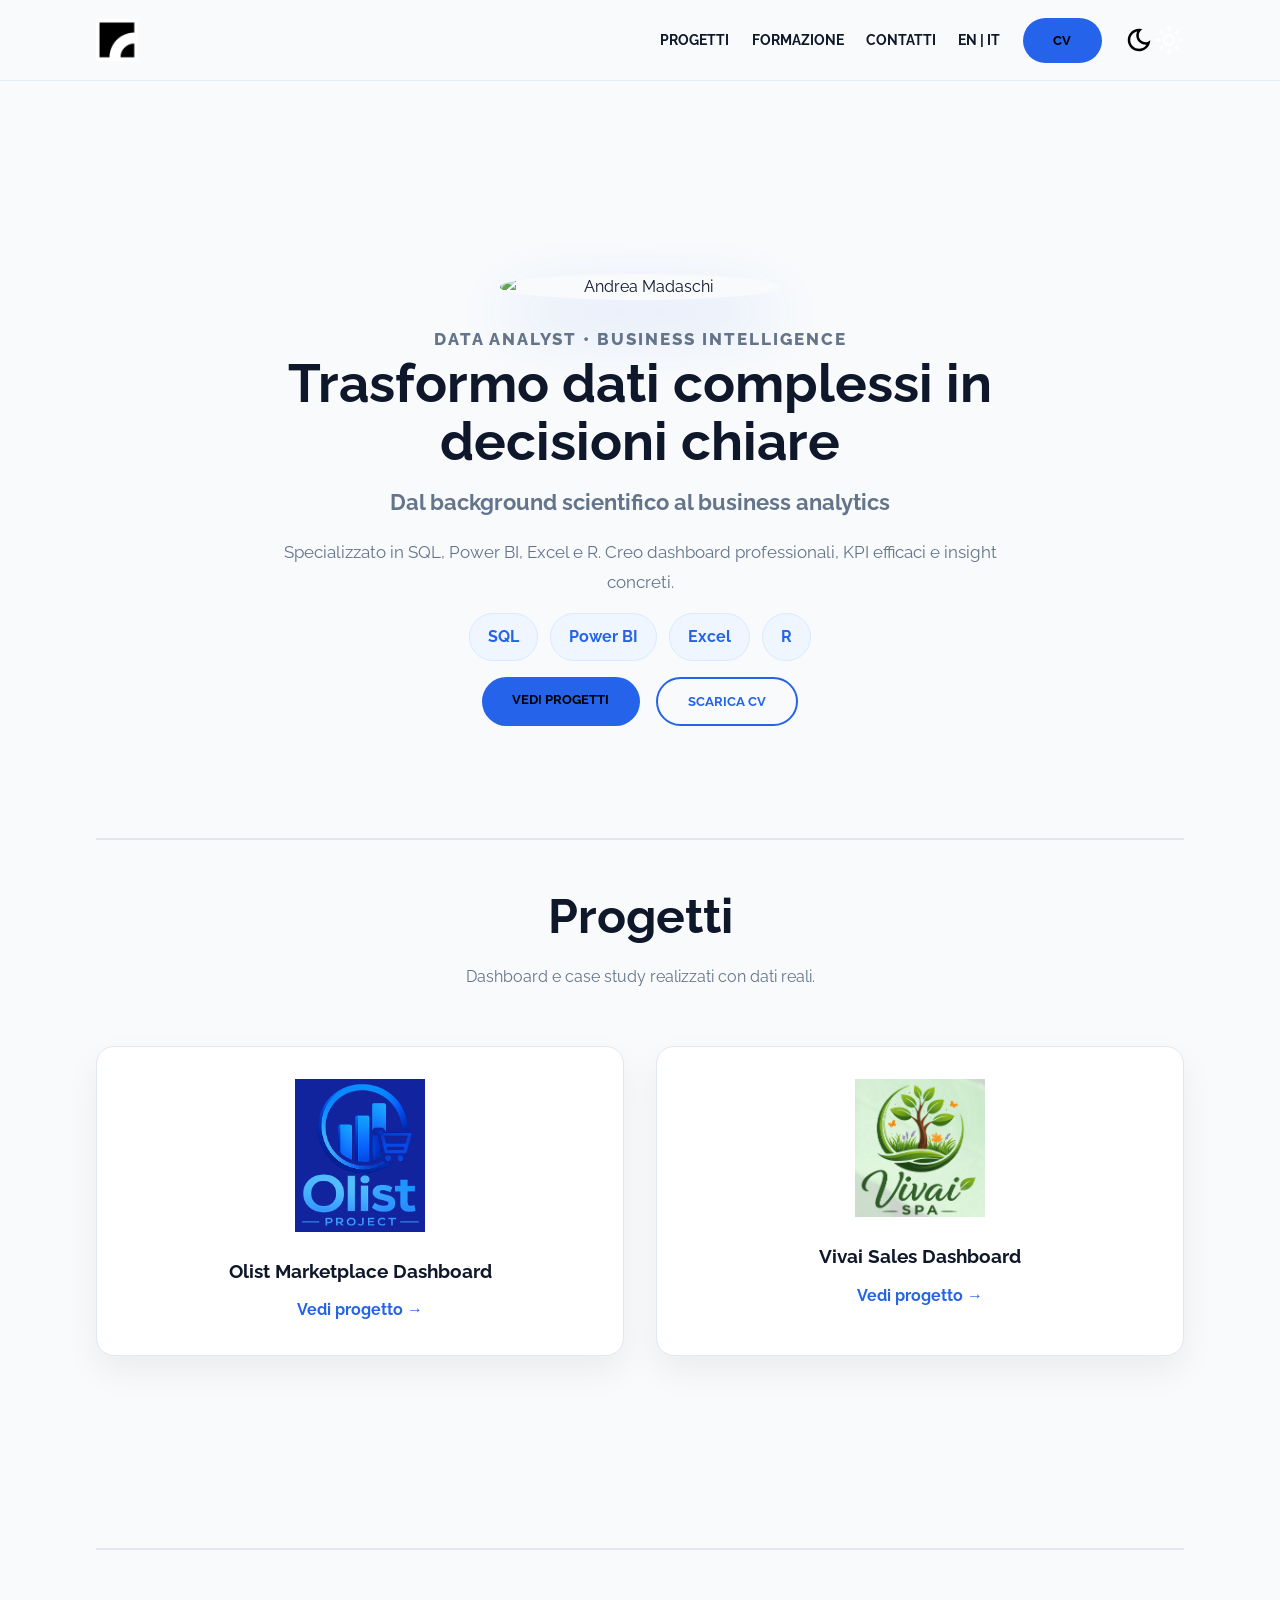
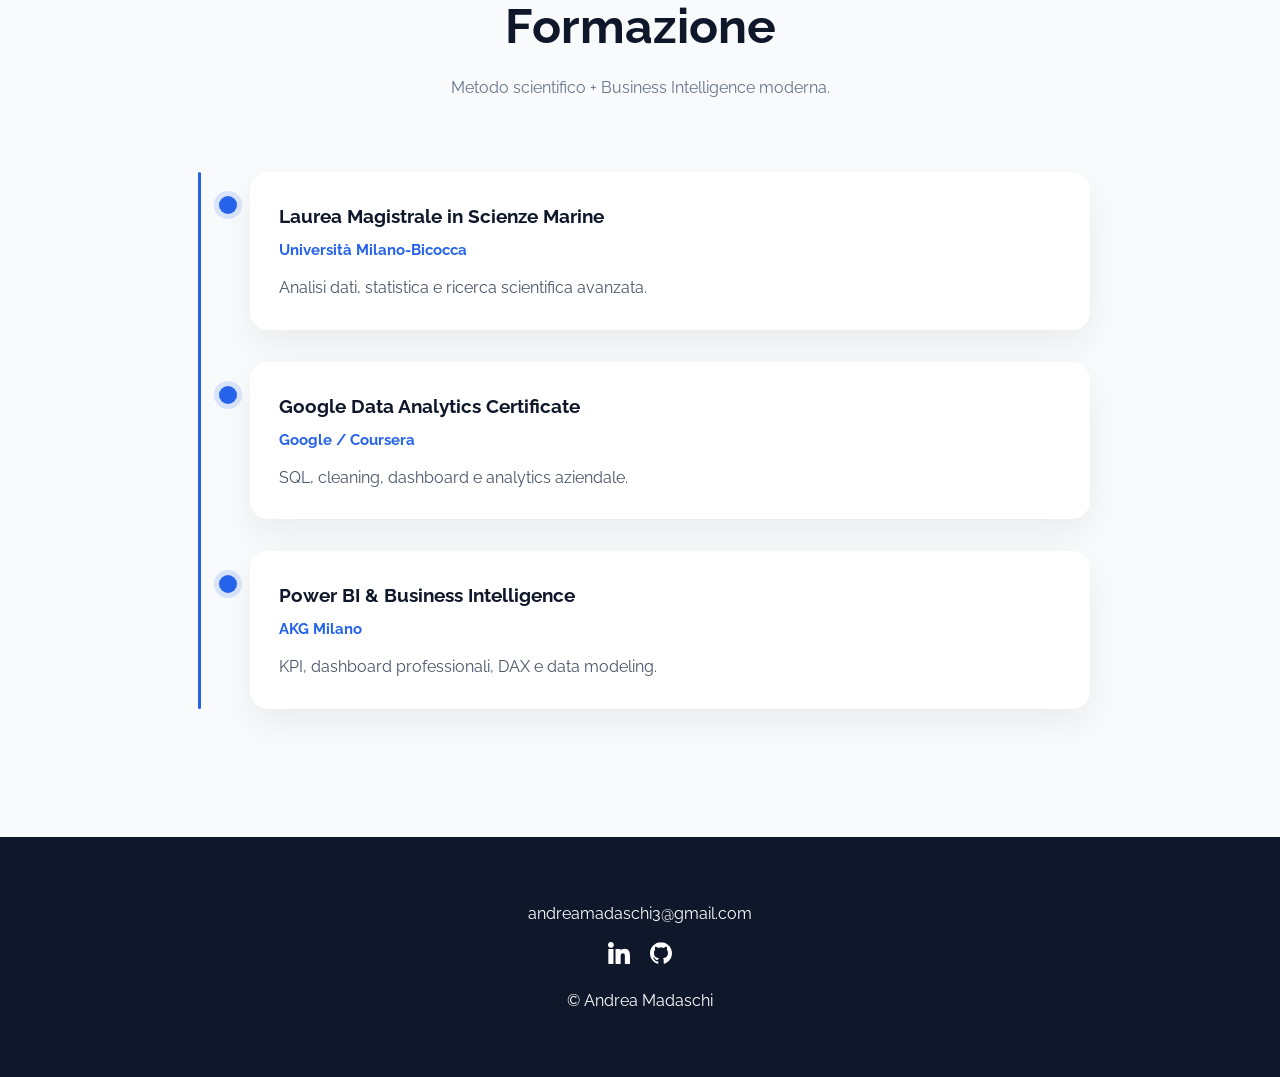
==== commit 49d81186: "Add theme switcher and refine content descriptions Added a theme switcher and improved content clari" ====
--- a/index-it.html
+++ b/index-it.html
@@ -21,6 +21,7 @@
 </h1>
 
 <ul class="nav-menu">
+
 <li><a class="nav-link" href="#projects">PROGETTI</a></li>
 <li><a class="nav-link" href="#education">FORMAZIONE</a></li>
 <li><a class="nav-link" href="#footer">CONTATTI</a></li>
@@ -33,6 +34,15 @@
 CV
 </a>
 </li>
+
+<div class="theme-switch">
+<input type="checkbox" id="switch">
+<label class="toggle-icons" for="switch">
+<img class="moon" src="assets/moon.svg">
+<img class="sun" src="assets/sun.svg">
+</label>
+</div>
+
 </ul>
 
 <div class="hamburger">
@@ -48,11 +58,9 @@
 
 <section class="header-container">
 
-<img
-class="profile-image"
+<img class="profile-image"
 src="assets/profile-image.svg"
-alt="Andrea Madaschi"
-/>
+alt="Andrea Madaschi">
 
 <p class="hero-label">DATA ANALYST • BUSINESS INTELLIGENCE</p>
 
@@ -61,7 +69,7 @@
 <h2>Dal background scientifico al business analytics</h2>
 
 <p>
-Specializzato in SQL, Power BI, Excel e R.  
+Specializzato in SQL, Power BI, Excel e R.
 Creo dashboard professionali, KPI efficaci e insight concreti.
 </p>
 
@@ -73,20 +81,23 @@
 </div>
 
 <div class="hero-buttons">
-<a href="#projects" class="btn btn-primary">Vedi Progetti</a>
+
+<a href="#projects" class="btn btn-primary">
+Vedi Progetti
+</a>
 
 <a href="assets/Andrea_Madaschi_CV.pdf"
 target="_blank"
 class="btn btn-outline">
 Scarica CV
 </a>
+
 </div>
 
 </section>
 
 </header>
 
-<!-- PROJECTS -->
 <section id="projects" class="container">
 
 <div class="division"></div>
@@ -99,22 +110,20 @@
 <div class="project-grid">
 
 <a href="olist-it.html" class="project-card">
-<img src="assets/olist-logo.png" alt="">
+<img src="assets/olist-logo.png">
 <h3>Olist Marketplace Dashboard</h3>
 <p>Vedi progetto →</p>
 </a>
 
 <a href="vivai-it.html" class="project-card">
-<img src="assets/vivai-logo.png" alt="">
+<img src="assets/vivai-logo.png">
 <h3>Vivai Sales Dashboard</h3>
 <p>Vedi progetto →</p>
 </a>
 
 </div>
-
 </section>
 
-<!-- EDUCATION -->
 <section id="education" class="container">
 
 <div class="division"></div>
@@ -131,9 +140,7 @@
 <div class="timeline-card">
 <h3>Laurea Magistrale in Scienze Marine</h3>
 <span>Università Milano-Bicocca</span>
-<p>
-Analisi dati, statistica, ricerca scientifica e problem solving avanzato.
-</p>
+<p>Analisi dati, statistica e ricerca scientifica avanzata.</p>
 </div>
 </div>
 
@@ -142,9 +149,7 @@
 <div class="timeline-card">
 <h3>Google Data Analytics Certificate</h3>
 <span>Google / Coursera</span>
-<p>
-SQL, cleaning, spreadsheet, dashboard e analytics aziendale.
-</p>
+<p>SQL, cleaning, dashboard e analytics aziendale.</p>
 </div>
 </div>
 
@@ -153,14 +158,11 @@
 <div class="timeline-card">
 <h3>Power BI & Business Intelligence</h3>
 <span>AKG Milano</span>
-<p>
-Dashboard professionali, KPI, DAX e data modeling.
-</p>
+<p>KPI, dashboard professionali, DAX e data modeling.</p>
 </div>
 </div>
 
 </div>
-
 </section>
 
 <footer id="footer">
@@ -171,7 +173,7 @@
 </a>
 
 <div class="social">
-<a href="https://linkedin.com" target="_blank">
+<a href="https://www.linkedin.com/in/andrea-madaschi-1b0201245/" target="_blank">
 <img src="assets/linkedin-icon.svg">
 </a>
 
--- a/css/style.css
+++ b/css/style.css
@@ -1,529 +1,366 @@
 /* ==================================================
-   CLEAN PORTFOLIO CSS - Andrea Madaschi
+   FINAL PORTFOLIO CSS - Andrea Madaschi
 ================================================== */
 
 @import url('https://fonts.googleapis.com/css?family=Raleway:400,500,600,700,800&display=swap');
 
-/* VARIABLES */
+/* ==================================================
+   VARIABLES
+================================================== */
+
 :root{
 --primary-color:#2563eb;
---secondary-color:#3b82f6;
---bg-primary:#ffffff;
+--secondary-color:#1d4ed8;
+
+--bg-primary:#f8fafc;
+--bg-secondary:#0f172a;
+
 --text-color:#0f172a;
---text-color-two:#ffffff;
+--text-light:#64748b;
+--text-white:#ffffff;
+
+--card-bg:#ffffff;
+--border-light:#e2e8f0;
+
+--radius:18px;
+--shadow:0 15px 35px rgba(0,0,0,0.06);
+--transition:0.3s ease;
+}
+
+[data-theme="dark"]{
+--bg-primary:#020617;
 --bg-secondary:#0f172a;
---card-background:#f8fafc;
---bg-secondary-two:#e2e8f0;
-}
-
-[data-theme="dark"]{
---primary-color:#3b82f6;
---secondary-color:#60a5fa;
---bg-primary:#0f172a;
+
 --text-color:#ffffff;
---text-color-two:#0f172a;
---bg-secondary:#ffffff;
---card-background:#1e293b;
---bg-secondary-two:#334155;
-}
-/* RESET */
-* {
-  margin: 0;
-  padding: 0;
-  box-sizing: border-box;
-}
-
-html {
-  scroll-behavior: smooth;
-}
-
-body {
-  background: var(--bg-primary);
-  color: var(--text-color);
-  font-family: "Raleway", sans-serif;
-  line-height: 1.6;
-}
-
-a {
-  text-decoration: none;
-  color: inherit;
-}
-
-ul {
-  list-style: none;
-}
-
-/* CONTAINER */
-.container {
-  width: 90%;
-  max-width: 1150px;
-  margin: auto;
-}
-
-.division {
-  width: 100%;
-  height: 2px;
-  background: var(--border-light);
-  margin: 5rem 0 3rem;
+--text-light:#94a3b8;
+
+--card-bg:#0f172a;
+--border-light:#1e293b;
+
+--shadow:0 15px 35px rgba(0,0,0,0.35);
+}
+
+/* ==================================================
+   RESET
+================================================== */
+
+*{
+margin:0;
+padding:0;
+box-sizing:border-box;
+}
+
+html{
+scroll-behavior:smooth;
+}
+
+body{
+font-family:'Raleway',sans-serif;
+background:var(--bg-primary);
+color:var(--text-color);
+line-height:1.6;
+}
+
+a{
+text-decoration:none;
+color:inherit;
+}
+
+ul{
+list-style:none;
+}
+
+img{
+max-width:100%;
+display:block;
+}
+
+/* ==================================================
+   GLOBAL
+================================================== */
+
+.container{
+width:90%;
+max-width:1150px;
+margin:auto;
+}
+
+.division{
+width:100%;
+height:2px;
+background:var(--border-light);
+margin:5rem 0 3rem;
+}
+
+.content-text{
+text-align:center;
+}
+
+.content-text h2{
+font-size:2rem;
+margin-bottom:0.7rem;
+}
+
+.content-text p{
+color:var(--text-light);
+max-width:700px;
+margin:auto;
+}
+
+/* ==================================================
+   BUTTONS
+================================================== */
+
+.btn{
+display:inline-block;
+padding:0.95rem 1.6rem;
+border-radius:999px;
+font-weight:700;
+transition:var(--transition);
+}
+
+.btn:hover{
+transform:translateY(-3px);
+}
+
+.btn-primary{
+background:var(--primary-color);
+color:white;
+}
+
+.btn-primary:hover{
+background:var(--secondary-color);
+}
+
+.btn-outline{
+background:transparent;
+border:2px solid var(--primary-color);
+color:var(--primary-color);
+}
+
+.btn-outline:hover{
+background:var(--primary-color);
+color:white;
 }
 
 /* ==================================================
    NAVBAR
 ================================================== */
 
-.navbar {
-  position: fixed;
-  top: 0;
-  width: 100%;
-  background: var(--bg-primary);
-  z-index: 1000;
-  box-shadow: 0 2px 10px rgba(0,0,0,0.04);
-}
-
-.navbar .container {
-  height: 80px;
-  display: flex;
-  justify-content: space-between;
-  align-items: center;
-}
-
-#logo img {
-  width: 42px;
-}
-
-.nav-menu {
-  display: flex;
-  align-items: center;
-  gap: 1.4rem;
-}
-
-.nav-link {
-  font-size: 0.85rem;
-  font-weight: 700;
-}
-
-.btn {
-  background: var(--primary-color);
-  padding: 0.7rem 1.2rem;
-  border-radius: 8px;
-  font-weight: 700;
-  transition: var(--transition);
-}
-
-.btn:hover {
-  transform: translateY(-2px);
+.navbar{
+position:fixed;
+top:0;
+width:100%;
+z-index:999;
+background:rgba(248,250,252,0.92);
+backdrop-filter:blur(10px);
+border-bottom:1px solid rgba(37,99,235,0.08);
+}
+
+[data-theme="dark"] .navbar{
+background:rgba(2,6,23,0.92);
+border-bottom:1px solid rgba(255,255,255,0.08);
+}
+
+.navbar .container{
+height:80px;
+display:flex;
+justify-content:space-between;
+align-items:center;
+}
+
+#logo img{
+width:42px;
+}
+
+.nav-menu{
+display:flex;
+align-items:center;
+gap:1.4rem;
+}
+
+.nav-link{
+font-size:0.85rem;
+font-weight:700;
+transition:var(--transition);
+}
+
+.nav-link:hover{
+color:var(--primary-color);
+}
+
+[data-theme="dark"] .nav-link{
+color:white;
+}
+
+.theme-switch img{
+width:20px;
+cursor:pointer;
+}
+
+[data-theme="dark"] .theme-switch img{
+filter:brightness(0) invert(1);
+}
+
+/* ==================================================
+   MOBILE MENU
+================================================== */
+
+.hamburger{
+display:none;
+cursor:pointer;
+}
+
+.bar{
+width:24px;
+height:3px;
+background:var(--text-color);
+margin:4px 0;
+border-radius:4px;
+}
+
+[data-theme="dark"] .bar{
+background:white;
 }
 
 /* ==================================================
    HERO
 ================================================== */
 
-#hero {
-  padding-top: 130px;
-}
-
-.header-container {
-  text-align: center;
-  padding: 3rem 0 5rem;
-}
-
-.profile-image {
-  width: 320px;
-  max-width: 100%;
-  border-radius: 50%;
-  animation: bounce 1s infinite alternate;
-}
-
-.header-container h1 {
-  font-size: 2.3rem;
-  margin-bottom: 1rem;
-}
-
-.header-container h2 {
-  font-size: 1.4rem;
-  margin-bottom: 1rem;
-}
-
-.header-container p {
-  max-width: 650px;
-  margin: auto;
-  color: var(--text-light);
-}
-
-.header-container .btn {
-  display: inline-block;
-  margin-top: 2rem;
+#hero{
+padding-top:130px;
+}
+
+.header-container{
+text-align:center;
+padding:4rem 0 5rem;
+max-width:1000px;
+margin:auto;
+}
+
+.profile-image{
+width:280px;
+border-radius:50%;
+margin:0 auto 1.5rem;
+box-shadow:0 25px 60px rgba(37,99,235,0.18);
+}
+
+.hero-label{
+font-size:0.85rem;
+font-weight:800;
+letter-spacing:2px;
+color:var(--primary-color);
+margin-bottom:1rem;
+}
+
+.header-container h1{
+font-size:3.3rem;
+line-height:1.1;
+margin-bottom:1rem;
+max-width:900px;
+margin-left:auto;
+margin-right:auto;
+}
+
+.header-container h2{
+font-size:1.35rem;
+margin-bottom:1rem;
+color:var(--text-light);
+}
+
+.header-container p{
+font-size:1.05rem;
+max-width:760px;
+margin:auto;
+color:var(--text-light);
+line-height:1.8;
+}
+
+.hero-badges{
+display:flex;
+justify-content:center;
+flex-wrap:wrap;
+gap:12px;
+margin-top:2rem;
+}
+
+.hero-badges span{
+padding:10px 18px;
+border-radius:999px;
+background:#eff6ff;
+color:var(--primary-color);
+font-weight:700;
+border:1px solid #dbeafe;
+}
+
+[data-theme="dark"] .hero-badges span{
+background:#0f172a;
+border:1px solid #1e293b;
+color:#60a5fa;
+}
+
+.hero-buttons{
+display:flex;
+justify-content:center;
+gap:1rem;
+flex-wrap:wrap;
+margin-top:2.3rem;
 }
 
 /* ==================================================
    PROJECTS
 ================================================== */
 
-#projects {
-  margin-bottom: 5rem;
-}
-
-.content-text {
-  text-align: center;
-}
-
-.content-text h2 {
-  font-size: 2rem;
-  margin-bottom: 0.8rem;
-}
-
-.content-text p {
-  color: var(--text-light);
-}
-
-.project-grid {
-  display: grid;
-  grid-template-columns: repeat(2, 1fr);
-  gap: 2rem;
-  margin-top: 3rem;
-}
-
-.project-card {
-  background: var(--card-bg);
-  padding: 2rem;
-  border-radius: var(--radius);
-  box-shadow: var(--shadow);
-  text-align: center;
-  transition: var(--transition);
-}
-
-.project-card:hover {
-  transform: translateY(-8px);
-}
-
-.project-card img {
-  width: 130px;
-  margin-bottom: 1.5rem;
-}
-
-.project-card h3 {
-  font-size: 1.2rem;
-  margin-bottom: 0.7rem;
-}
-
-.project-card p {
-  color: var(--text-light);
-  font-weight: 700;
-}
-
-/* ==================================================
-   EDUCATION
-================================================== */
-
-#education {
-  margin-bottom: 5rem;
-}
-
-#education .card {
-  background: var(--card-bg);
-  padding: 2rem;
-  border-radius: var(--radius);
-  box-shadow: var(--shadow);
-  margin-bottom: 2rem;
-}
-
-#education h3 {
-  font-size: 1.15rem;
-  margin-bottom: 0.5rem;
-}
-
-#education p {
-  color: var(--text-light);
-}
-
-/* ==================================================
-   FOOTER
-================================================== */
-
-#footer {
-  background: #111111;
-  padding: 3rem 0;
-}
-
-#footer .container {
-  text-align: center;
-}
-
-#footer a {
-  color: white;
-}
-
-.social {
-  margin: 1rem 0;
-}
-
-.social a {
-  margin: 0 0.5rem;
-}
-
-.social img {
-  width: 22px;
-}
-
-#footer p {
-  color: white;
-  font-size: 0.85rem;
-  margin-top: 1rem;
-}
-
-/* ==================================================
-   MOBILE MENU
-================================================== */
-
-.hamburger {
-  display: none;
-  cursor: pointer;
-}
-
-.bar {
-  width: 24px;
-  height: 3px;
-  background: var(--text-color);
-  margin: 4px 0;
-}
-
-/* ==================================================
-   RESPONSIVE
-================================================== */
-
-@media (max-width: 900px) {
-  .project-grid {
-    grid-template-columns: 1fr;
-  }
-}
-
-@media (max-width: 768px) {
-
-  .nav-menu {
-    position: fixed;
-    top: 80px;
-    right: -100%;
-    flex-direction: column;
-    background: var(--bg-primary);
-    width: 80%;
-    padding: 2rem;
-    transition: var(--transition);
-    box-shadow: var(--shadow);
-  }
-
-  .nav-menu.active {
-    right: 0;
-  }
-
-  .hamburger {
-    display: block;
-  }
-
-  .header-container h1 {
-    font-size: 1.8rem;
-  }
-
-  .header-container h2 {
-    font-size: 1.2rem;
-  }
-}
-/* =====================================
-STEP 1 REBRAND BLUE + EDUCATION PREMIUM
-===================================== */
-
-/* COLORS */
-:root {
-  --primary-color: #2563eb;
-  --secondary-color: #1d4ed8;
-  --bg-primary: #f8fafc;
-  --text-color: #0f172a;
-  --card-background: #ffffff;
-}
-
-/* BODY */
-body {
-  background: #f8fafc;
-  color: #0f172a;
-}
-
-/* NAVBAR */
-.navbar {
-  background: rgba(248,250,252,0.92);
-  backdrop-filter: blur(10px);
-  border-bottom: 1px solid rgba(37,99,235,0.08);
-}
-
-/* BUTTONS */
-.btn-primary {
-  background: #2563eb !important;
-  color: white !important;
-  border-radius: 999px;
-  padding: 0.9rem 1.5rem;
-}
-
-.btn-primary:hover {
-  background: #1d4ed8 !important;
-}
-
-.btn-secondary {
-  background: #2563eb !important;
-  color: white !important;
-  border-radius: 999px;
-}
-
-.btn-secondary:hover {
-  background: #1d4ed8 !important;
-}
-
-/* LINKS */
-a:hover {
-  color: #2563eb;
-}
-
-/* HERO */
-.header-container h1,
-.header-container h2 {
-  color: #0f172a;
-}
-
-.header-container p {
-  color: #475569;
-}
-
-/* PROJECT CARDS */
-#projects .project-card {
-  background: white;
-  border: 1px solid #e2e8f0;
-  box-shadow: 0 12px 30px rgba(37,99,235,0.08);
-}
-
-#projects .project-card:hover {
-  transform: translateY(-8px);
-  box-shadow: 0 18px 35px rgba(37,99,235,0.16);
-}
-
-#projects .project-card p {
-  color: #2563eb;
-}
-
-/* EDUCATION SECTION */
-#education {
-  margin-top: 6rem;
-}
-
-#education .card {
-  background: white;
-  border-radius: 18px;
-  padding: 2rem;
-  margin-bottom: 1.5rem;
-  border-left: 6px solid #2563eb;
-  box-shadow: 0 10px 25px rgba(0,0,0,0.05);
-  transition: 0.3s ease;
-}
-
-#education .card:hover {
-  transform: translateY(-5px);
-}
-
-#education h3 {
-  font-size: 1.2rem;
-  color: #0f172a;
-  margin-bottom: 0.5rem;
-}
-
-#education p:first-of-type {
-  color: #2563eb;
-  font-weight: 700;
-  margin-bottom: 0.6rem;
-}
-
-#education p:last-of-type {
-  color: #475569;
-  line-height: 1.7;
-}
-
-/* SECTION TITLES */
-.content-text h2 {
-  color: #0f172a;
-}
-
-.content-text p {
-  color: #64748b;
-}
-
-/* FOOTER */
-#footer {
-  background: #0f172a;
-}
-
-#footer a,
-#footer p {
-  color: white;
-}
-
-/* DARK MODE IMPROVED */
-[data-theme="dark"] body {
-  background: #020617;
-}
-
-[data-theme="dark"] .navbar {
-  background: rgba(2,6,23,0.92);
-}
-
-[data-theme="dark"] #projects .project-card,
-[data-theme="dark"] #education .card {
-  background: #0f172a;
-  border-color: #1e293b;
-}
-
-[data-theme="dark"] h1,
-[data-theme="dark"] h2,
-[data-theme="dark"] h3,
-[data-theme="dark"] p {
-  color: white;
-}
-#education .card{
-background:white !important;
-color:#0f172a !important;
-}
-
-[data-theme="dark"] #education .card{
-background:#ffffff !important;
-color:#0f172a !important;
-}
-/* ===================================
-FINAL DARK MODE FIX
-=================================== */
-
-[data-theme="dark"] .navbar{
-background:#020617 !important;
-border-bottom:1px solid rgba(255,255,255,0.08);
-}
-
-[data-theme="dark"] .nav-link{
-color:#ffffff !important;
-}
-
-[data-theme="dark"] .nav-link:hover{
-color:#60a5fa !important;
-}
-
-[data-theme="dark"] .hamburger .bar{
-background:#ffffff !important;
-}
-
-[data-theme="dark"] .theme-switch img{
-filter: brightness(0) invert(1);
-}
-/* ===================================
-EDUCATION PREMIUM TIMELINE
-=================================== */
+#projects{
+margin-bottom:5rem;
+}
+
+.project-grid{
+display:grid;
+grid-template-columns:repeat(2,1fr);
+gap:2rem;
+margin-top:3rem;
+}
+
+.project-card{
+background:var(--card-bg);
+padding:2rem;
+border-radius:var(--radius);
+box-shadow:var(--shadow);
+text-align:center;
+transition:var(--transition);
+border:1px solid var(--border-light);
+}
+
+.project-card:hover{
+transform:translateY(-8px);
+box-shadow:0 20px 40px rgba(37,99,235,0.12);
+}
+
+.project-card img{
+width:130px;
+margin:0 auto 1.5rem;
+}
+
+.project-card h3{
+font-size:1.2rem;
+margin-bottom:0.7rem;
+}
+
+.project-card p{
+color:var(--primary-color);
+font-weight:700;
+}
+
+/* ==================================================
+   EDUCATION TIMELINE
+================================================== */
 
 .timeline{
 max-width:900px;
 margin:4rem auto 0;
+padding-left:30px;
 position:relative;
-padding-left:30px;
 }
 
 .timeline::before{
@@ -533,7 +370,7 @@
 top:0;
 width:3px;
 height:100%;
-background:#2563eb;
+background:var(--primary-color);
 border-radius:10px;
 }
 
@@ -548,7 +385,7 @@
 top:24px;
 width:18px;
 height:18px;
-background:#2563eb;
+background:var(--primary-color);
 border-radius:50%;
 box-shadow:0 0 0 5px rgba(37,99,235,0.15);
 }
@@ -556,15 +393,14 @@
 .timeline-card{
 background:white;
 padding:1.8rem;
-border-radius:18px;
-box-shadow:0 15px 35px rgba(0,0,0,0.06);
+border-radius:var(--radius);
+box-shadow:var(--shadow);
 margin-left:30px;
-transition:0.3s ease;
+transition:var(--transition);
 }
 
 .timeline-card:hover{
 transform:translateY(-5px);
-box-shadow:0 20px 45px rgba(37,99,235,0.12);
 }
 
 .timeline-card h3{
@@ -576,37 +412,114 @@
 .timeline-card span{
 display:block;
 font-weight:700;
-color:#2563eb;
+color:var(--primary-color);
 margin-bottom:0.8rem;
 font-size:0.95rem;
 }
 
 .timeline-card p{
 color:#475569;
-line-height:1.7;
-}
-
-/* DARK MODE */
+}
 
 [data-theme="dark"] .timeline-card{
-background:#ffffff !important;
+background:white;
 }
 
 [data-theme="dark"] .timeline-card h3{
-color:#0f172a !important;
-}
-
-[data-theme="dark"] .timeline-card p{
-color:#475569 !important;
-}
-
-[data-theme="dark"] .timeline-card span{
-color:#2563eb !important;
-}
-
-/* MOBILE */
+color:#0f172a;
+}
+
+/* ==================================================
+   FOOTER
+================================================== */
+
+#footer{
+background:#0f172a;
+padding:3rem 0;
+margin-top:5rem;
+}
+
+#footer .container{
+text-align:center;
+}
+
+#footer a,
+#footer p{
+color:white;
+}
+
+.social{
+margin:1rem 0;
+}
+
+.social a{
+margin:0 0.5rem;
+display:inline-block;
+}
+
+.social img{
+width:22px;
+}
+
+/* ==================================================
+   RESPONSIVE
+================================================== */
+
+@media(max-width:900px){
+
+.project-grid{
+grid-template-columns:1fr;
+}
+
+.header-container h1{
+font-size:2.5rem;
+}
+
+}
 
 @media(max-width:768px){
+
+.nav-menu{
+position:fixed;
+top:80px;
+right:-100%;
+flex-direction:column;
+background:var(--bg-primary);
+width:80%;
+padding:2rem;
+box-shadow:var(--shadow);
+transition:var(--transition);
+}
+
+.nav-menu.active{
+right:0;
+}
+
+.hamburger{
+display:block;
+}
+
+.profile-image{
+width:220px;
+}
+
+.header-container h1{
+font-size:2rem;
+}
+
+.header-container h2{
+font-size:1.1rem;
+}
+
+.hero-buttons{
+flex-direction:column;
+align-items:center;
+}
+
+.hero-buttons a{
+width:260px;
+text-align:center;
+}
 
 .timeline{
 padding-left:20px;
@@ -617,153 +530,4 @@
 padding:1.3rem;
 }
 
-.timeline-card h3{
-font-size:1rem;
-}
-
-}
-/* ===================================
-HERO PREMIUM
-=================================== */
-
-.header-container{
-text-align:center;
-padding:4rem 0 5rem;
-max-width:1000px;
-margin:auto;
-}
-
-.profile-image{
-width:280px;
-max-width:100%;
-border-radius:50%;
-margin-bottom:1.5rem;
-box-shadow:0 25px 60px rgba(37,99,235,0.18);
-}
-
-.hero-label{
-font-size:0.85rem;
-font-weight:800;
-letter-spacing:2px;
-color:#2563eb;
-margin-bottom:1rem;
-}
-
-.header-container h1{
-font-size:3.3rem;
-line-height:1.1;
-margin-bottom:1.2rem;
-color:#0f172a;
-max-width:900px;
-margin-left:auto;
-margin-right:auto;
-}
-
-.header-container h2{
-font-size:1.35rem;
-font-weight:700;
-margin-bottom:1rem;
-color:#334155;
-}
-
-.header-container p{
-font-size:1.05rem;
-max-width:760px;
-margin:auto;
-color:#64748b;
-line-height:1.8;
-}
-
-.hero-badges{
-display:flex;
-justify-content:center;
-flex-wrap:wrap;
-gap:12px;
-margin-top:2rem;
-}
-
-.hero-badges span{
-padding:10px 18px;
-border-radius:999px;
-background:#eff6ff;
-color:#2563eb;
-font-weight:700;
-font-size:0.9rem;
-border:1px solid #dbeafe;
-}
-
-.hero-buttons{
-display:flex;
-justify-content:center;
-gap:1rem;
-flex-wrap:wrap;
-margin-top:2.3rem;
-}
-
-.btn-outline{
-padding:0.9rem 1.5rem;
-border-radius:999px;
-border:2px solid #2563eb;
-color:#2563eb;
-font-weight:700;
-background:white;
-}
-
-.btn-outline:hover{
-background:#2563eb;
-color:white;
-}
-
-/* DARK MODE */
-
-[data-theme="dark"] .header-container h1{
-color:white;
-}
-
-[data-theme="dark"] .header-container h2{
-color:#cbd5e1;
-}
-
-[data-theme="dark"] .header-container p{
-color:#94a3b8;
-}
-
-[data-theme="dark"] .hero-badges span{
-background:#0f172a;
-color:#60a5fa;
-border:1px solid #1e293b;
-}
-
-[data-theme="dark"] .btn-outline{
-background:transparent;
-color:#60a5fa;
-border:2px solid #60a5fa;
-}
-
-/* MOBILE */
-
-@media(max-width:768px){
-
-.profile-image{
-width:210px;
-}
-
-.header-container h1{
-font-size:2.2rem;
-}
-
-.header-container h2{
-font-size:1.1rem;
-}
-
-.hero-buttons{
-flex-direction:column;
-align-items:center;
-}
-
-.hero-buttons a{
-width:260px;
-text-align:center;
-}
-
-}
+}
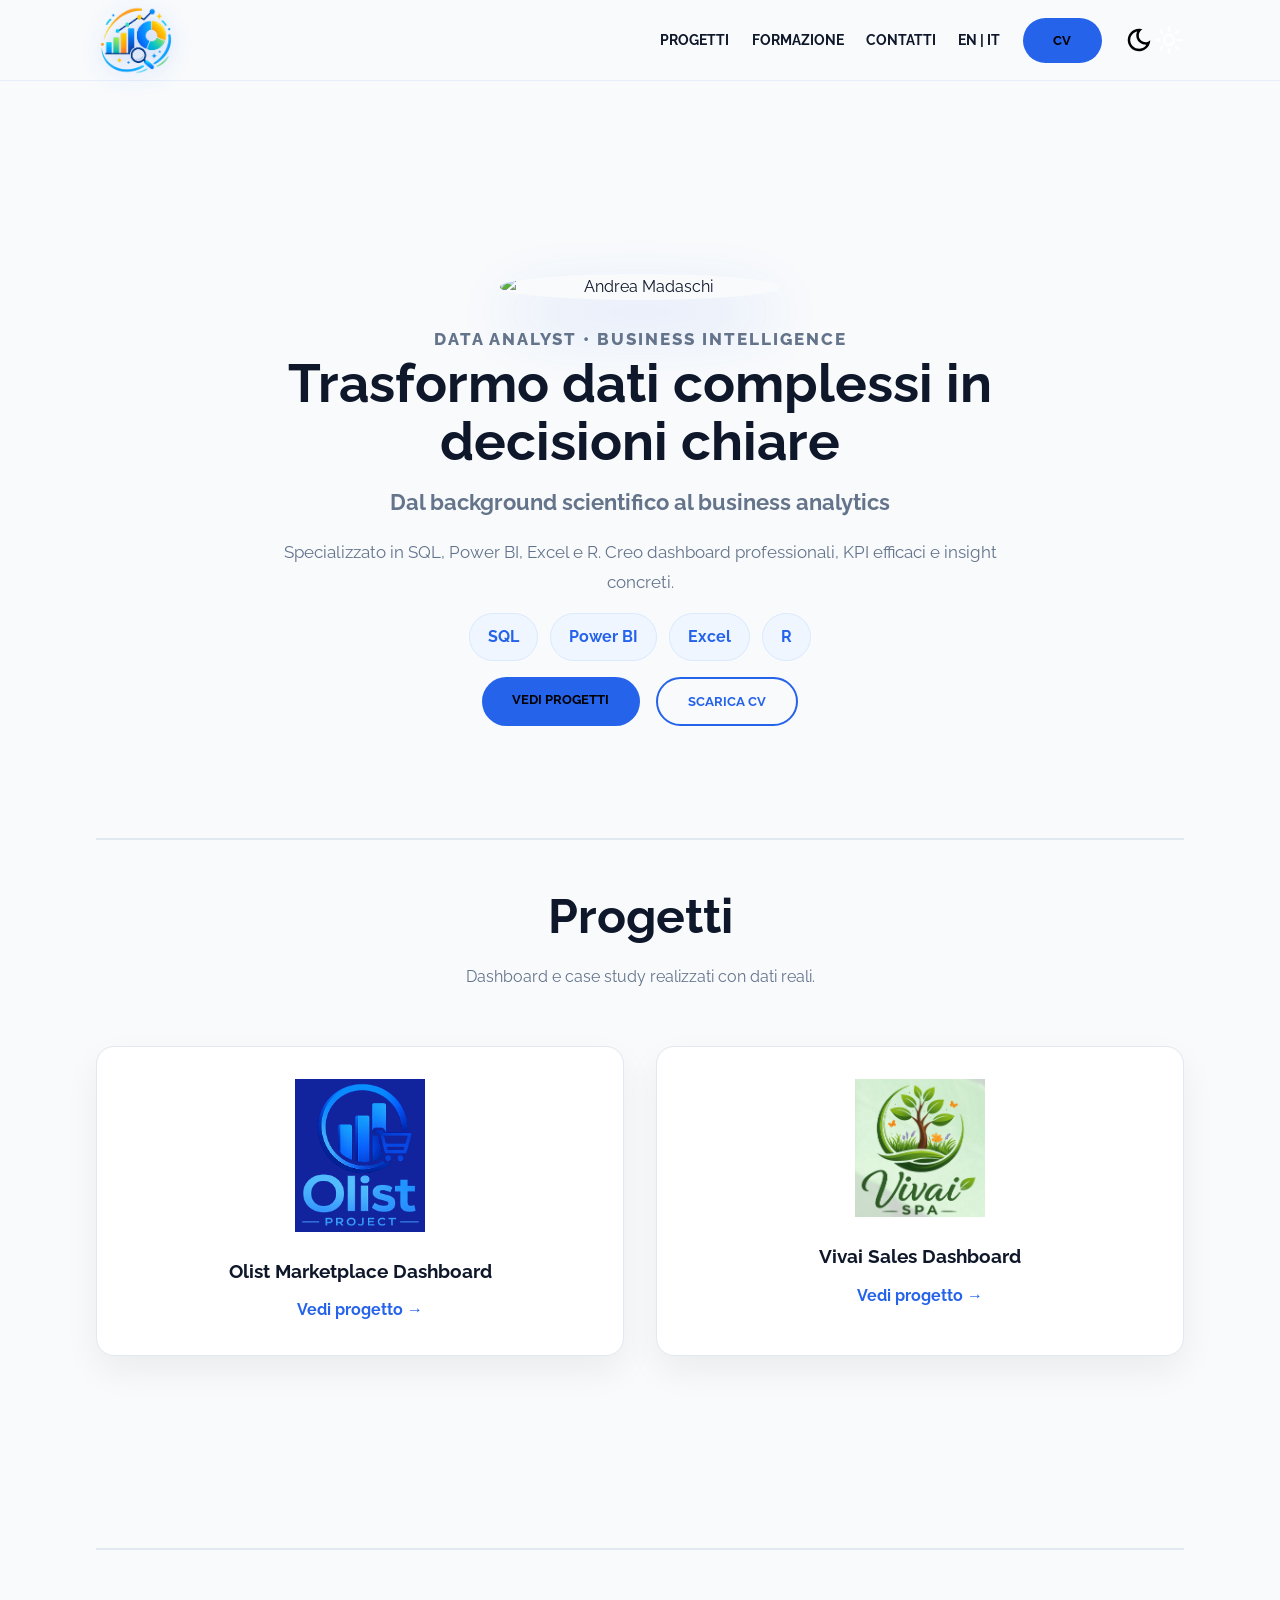
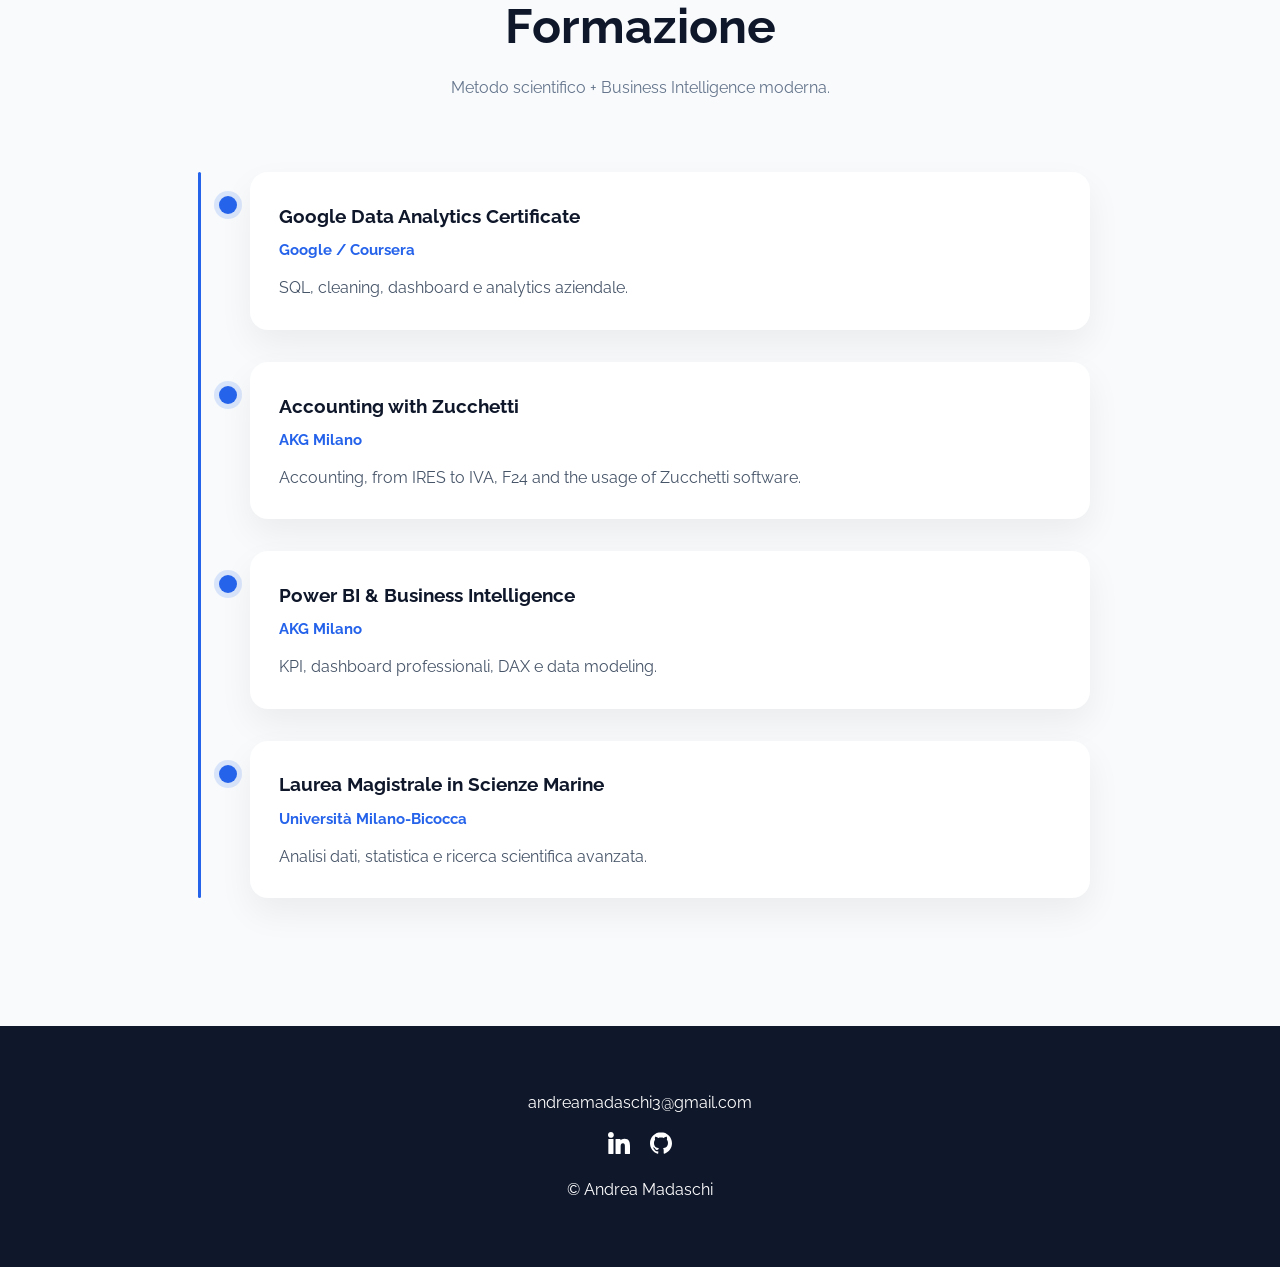
==== commit 588e65c3: "Add educational qualifications to timeline" ====
--- a/index-it.html
+++ b/index-it.html
@@ -135,6 +135,37 @@
 
 <div class="timeline">
 
+
+<div class="timeline-item">
+<div class="timeline-dot"></div>
+<div class="timeline-card">
+<h3>Google Data Analytics Certificate</h3>
+<span>Google / Coursera</span>
+<p>SQL, cleaning, dashboard e analytics aziendale.</p>
+</div>
+</div>
+
+<div class="timeline-item">
+<div class="timeline-dot"></div>
+<div class="timeline-card">
+<h3>Accounting with Zucchetti</h3>
+<span>AKG Milano</span>
+<p>
+Accounting, from IRES to IVA, F24 and the usage
+of Zucchetti software. 
+</p>
+</div>
+</div>
+
+<div class="timeline-item">
+<div class="timeline-dot"></div>
+<div class="timeline-card">
+<h3>Power BI & Business Intelligence</h3>
+<span>AKG Milano</span>
+<p>KPI, dashboard professionali, DAX e data modeling.</p>
+</div>
+</div>
+
 <div class="timeline-item">
 <div class="timeline-dot"></div>
 <div class="timeline-card">
@@ -144,24 +175,6 @@
 </div>
 </div>
 
-<div class="timeline-item">
-<div class="timeline-dot"></div>
-<div class="timeline-card">
-<h3>Google Data Analytics Certificate</h3>
-<span>Google / Coursera</span>
-<p>SQL, cleaning, dashboard e analytics aziendale.</p>
-</div>
-</div>
-
-<div class="timeline-item">
-<div class="timeline-dot"></div>
-<div class="timeline-card">
-<h3>Power BI & Business Intelligence</h3>
-<span>AKG Milano</span>
-<p>KPI, dashboard professionali, DAX e data modeling.</p>
-</div>
-</div>
-
 </div>
 </section>
 
--- a/css/style.css
+++ b/css/style.css
@@ -170,7 +170,10 @@
 }
 
 #logo img{
-width:42px;
+  width: 80px;
+  height: 80px;
+  object-fit: contain;
+  filter: drop-shadow(0 4px 10px rgba(37,99,235,0.25));
 }
 
 .nav-menu{
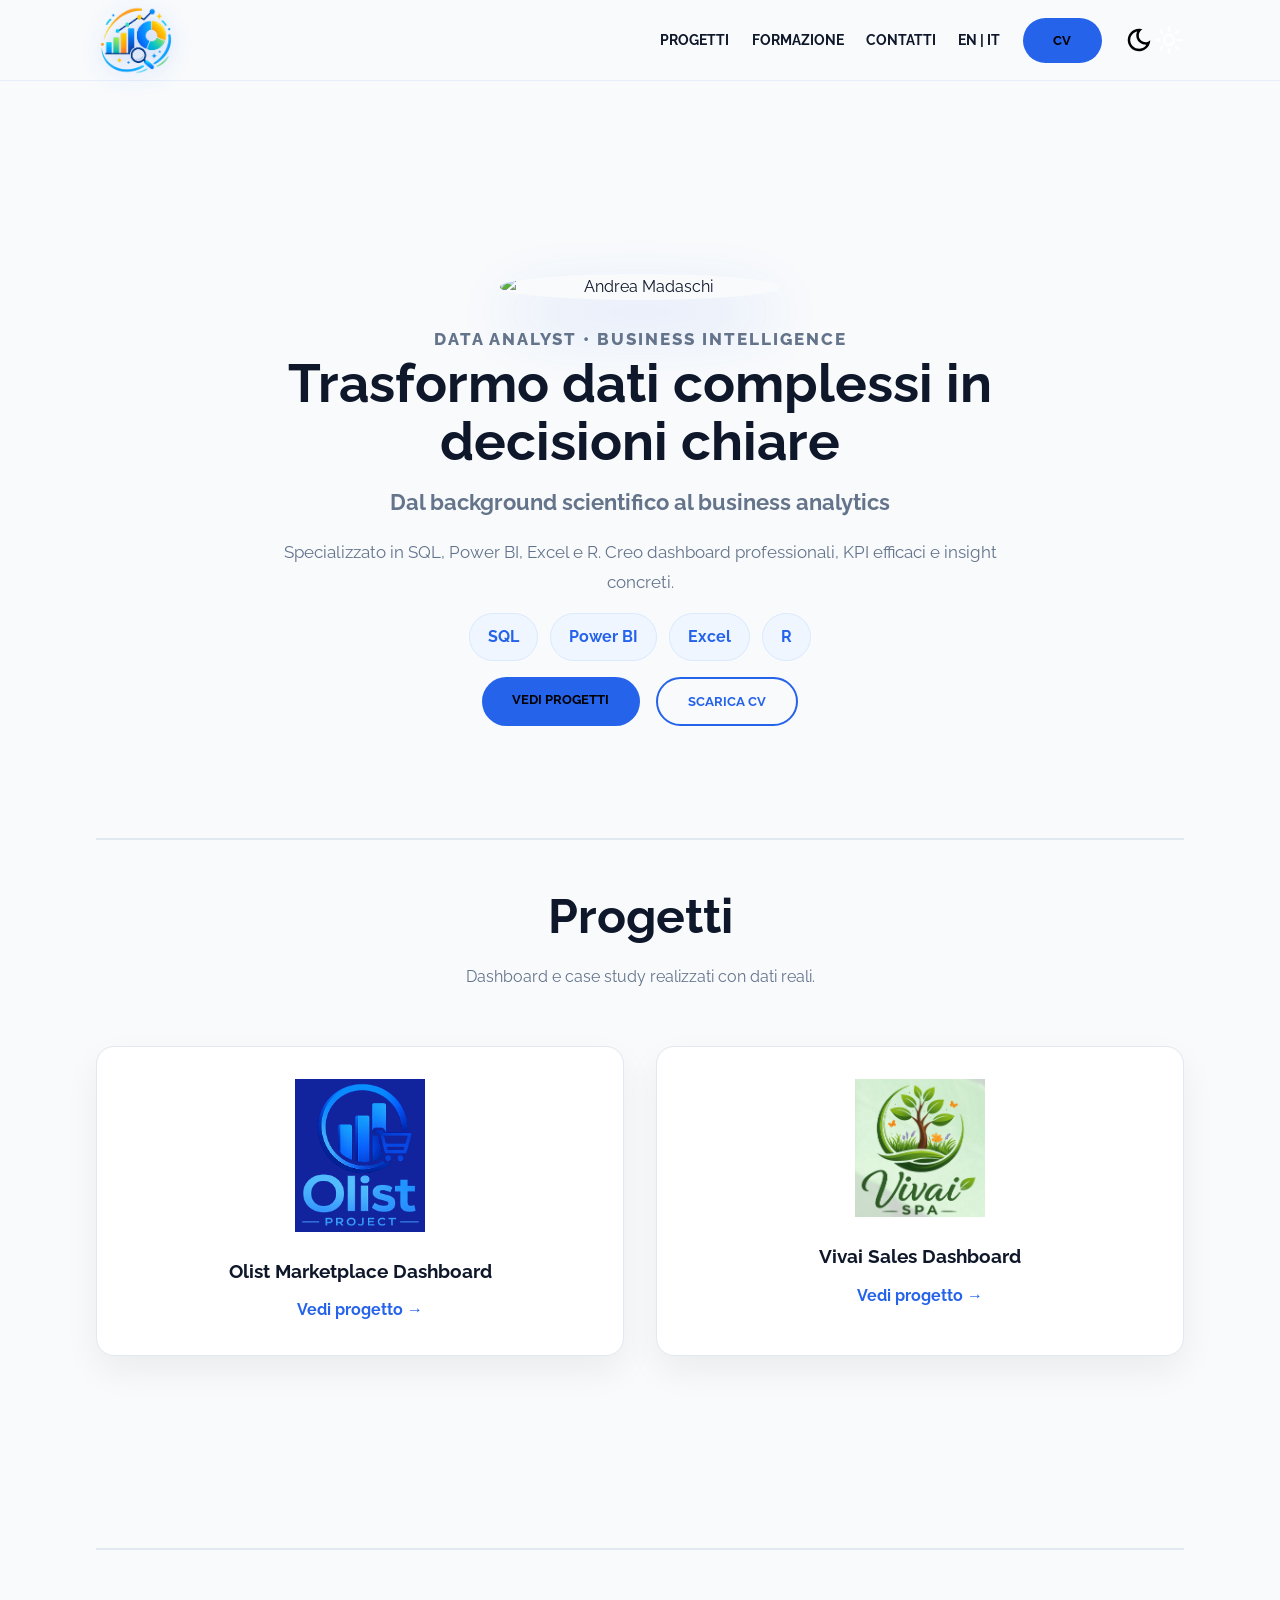
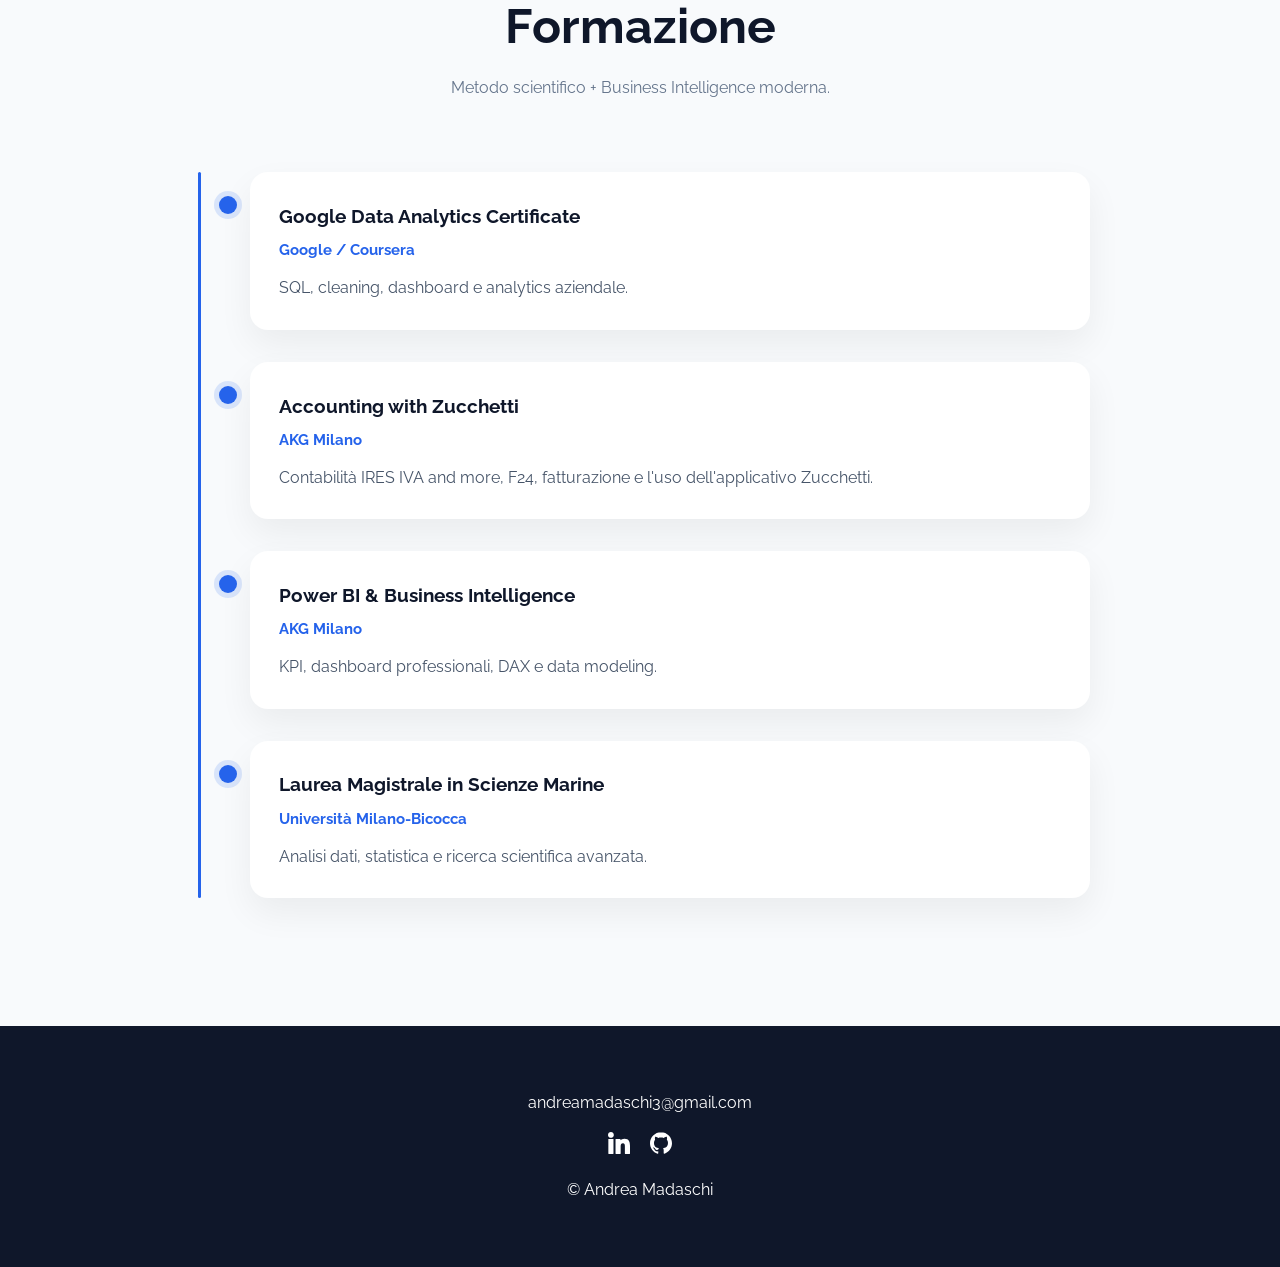
==== commit b3e60437: "Update index-it.html" ====
--- a/index-it.html
+++ b/index-it.html
@@ -151,8 +151,8 @@
 <h3>Accounting with Zucchetti</h3>
 <span>AKG Milano</span>
 <p>
-Accounting, from IRES to IVA, F24 and the usage
-of Zucchetti software. 
+Contabilità IRES IVA and more, F24, fatturazione e l'uso dell'applicativo
+Zucchetti. 
 </p>
 </div>
 </div>
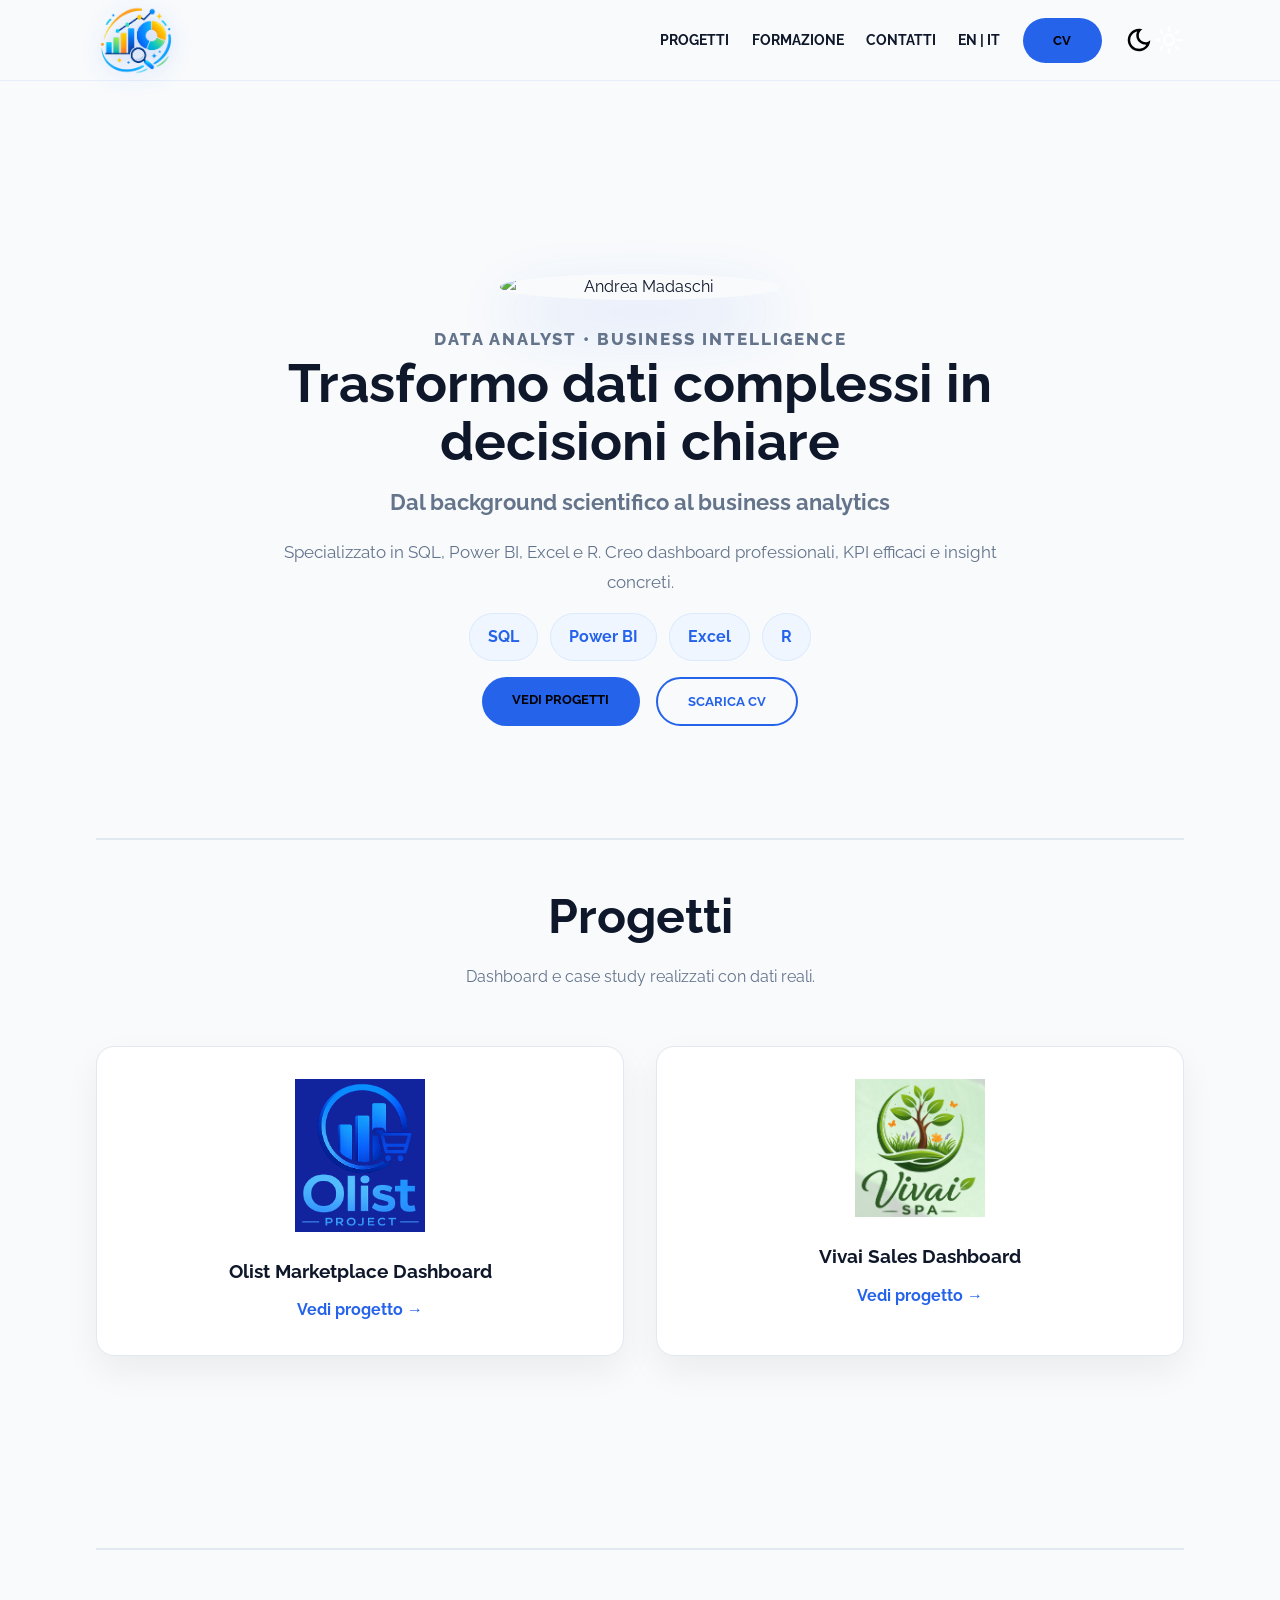
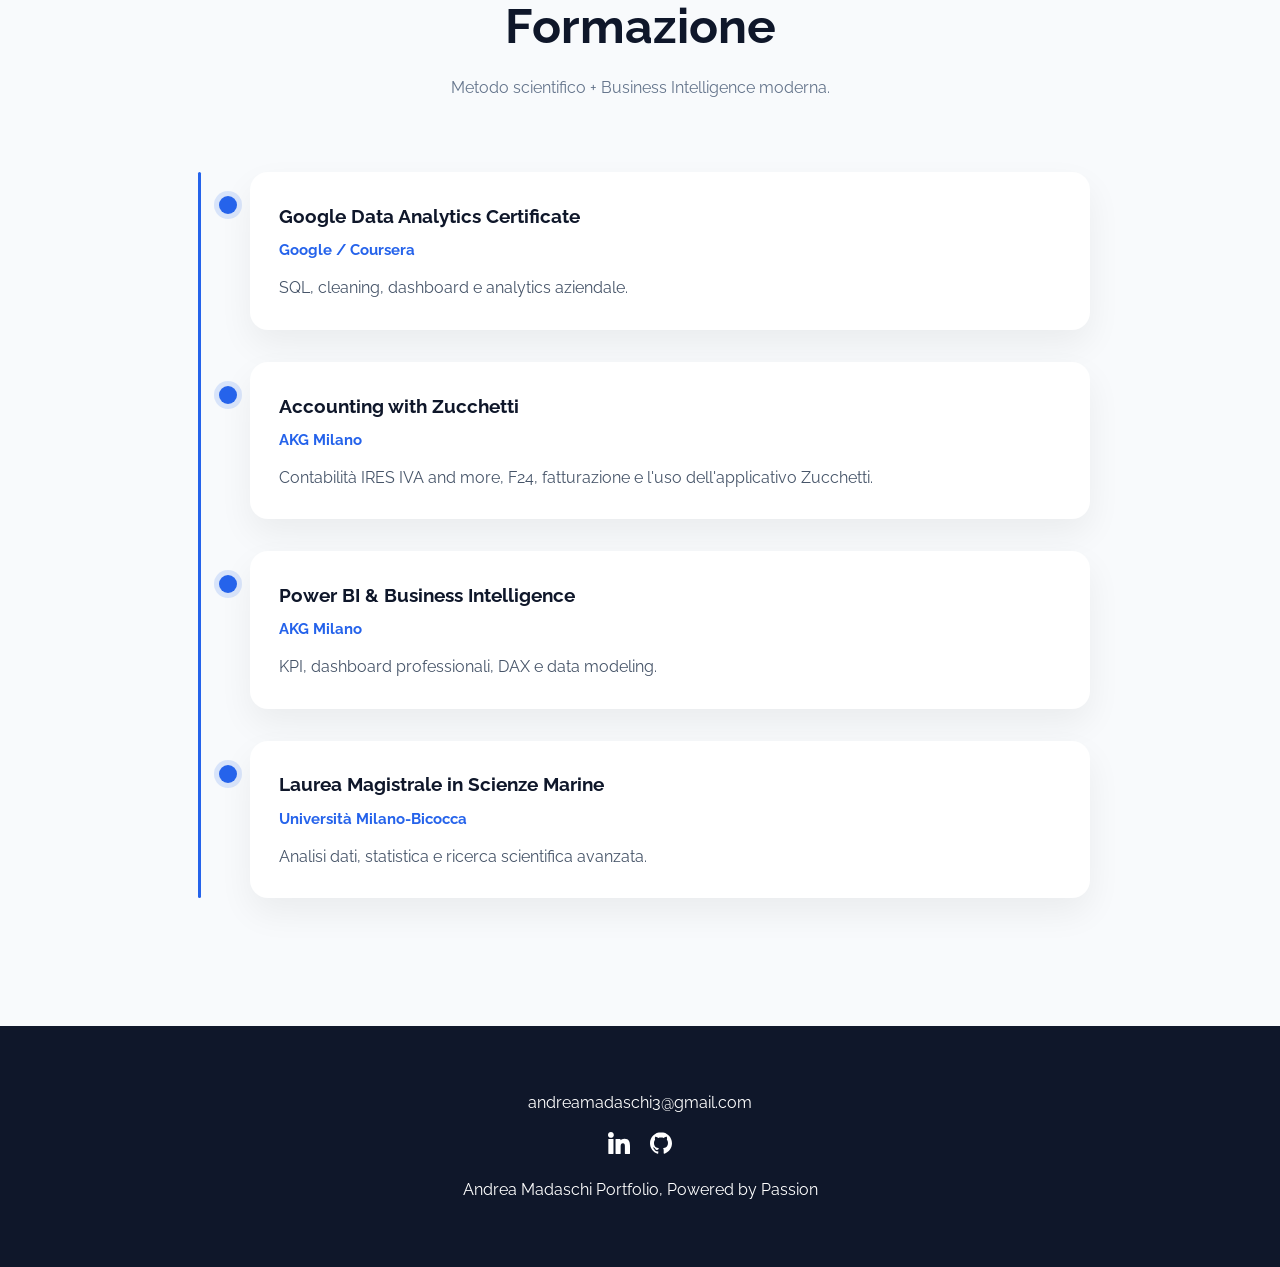
==== commit 24e444be: "Update index-it.html" ====
--- a/index-it.html
+++ b/index-it.html
@@ -195,7 +195,7 @@
 </a>
 </div>
 
-<p>© Andrea Madaschi</p>
+<p>Andrea Madaschi Portfolio, Powered by Passion</p>
 
 </div>
 </footer>
--- a/css/style.css
+++ b/css/style.css
@@ -534,3 +534,36 @@
 }
 
 }
+/* ===================================
+POWER BI EMBED
+=================================== */
+
+.powerbi-section{
+margin-top:4rem;
+margin-bottom:4rem;
+}
+
+.powerbi-container{
+position:relative;
+width:100%;
+padding-top:56%;
+overflow:hidden;
+border-radius:24px;
+background:#0f172a;
+box-shadow:0 25px 60px rgba(0,0,0,0.18);
+}
+
+.powerbi-container iframe{
+position:absolute;
+top:0;
+left:0;
+width:100%;
+height:100%;
+border:none;
+}
+
+/* DARK MODE */
+
+[data-theme="dark"] .powerbi-container{
+box-shadow:0 25px 60px rgba(0,0,0,0.45);
+}
